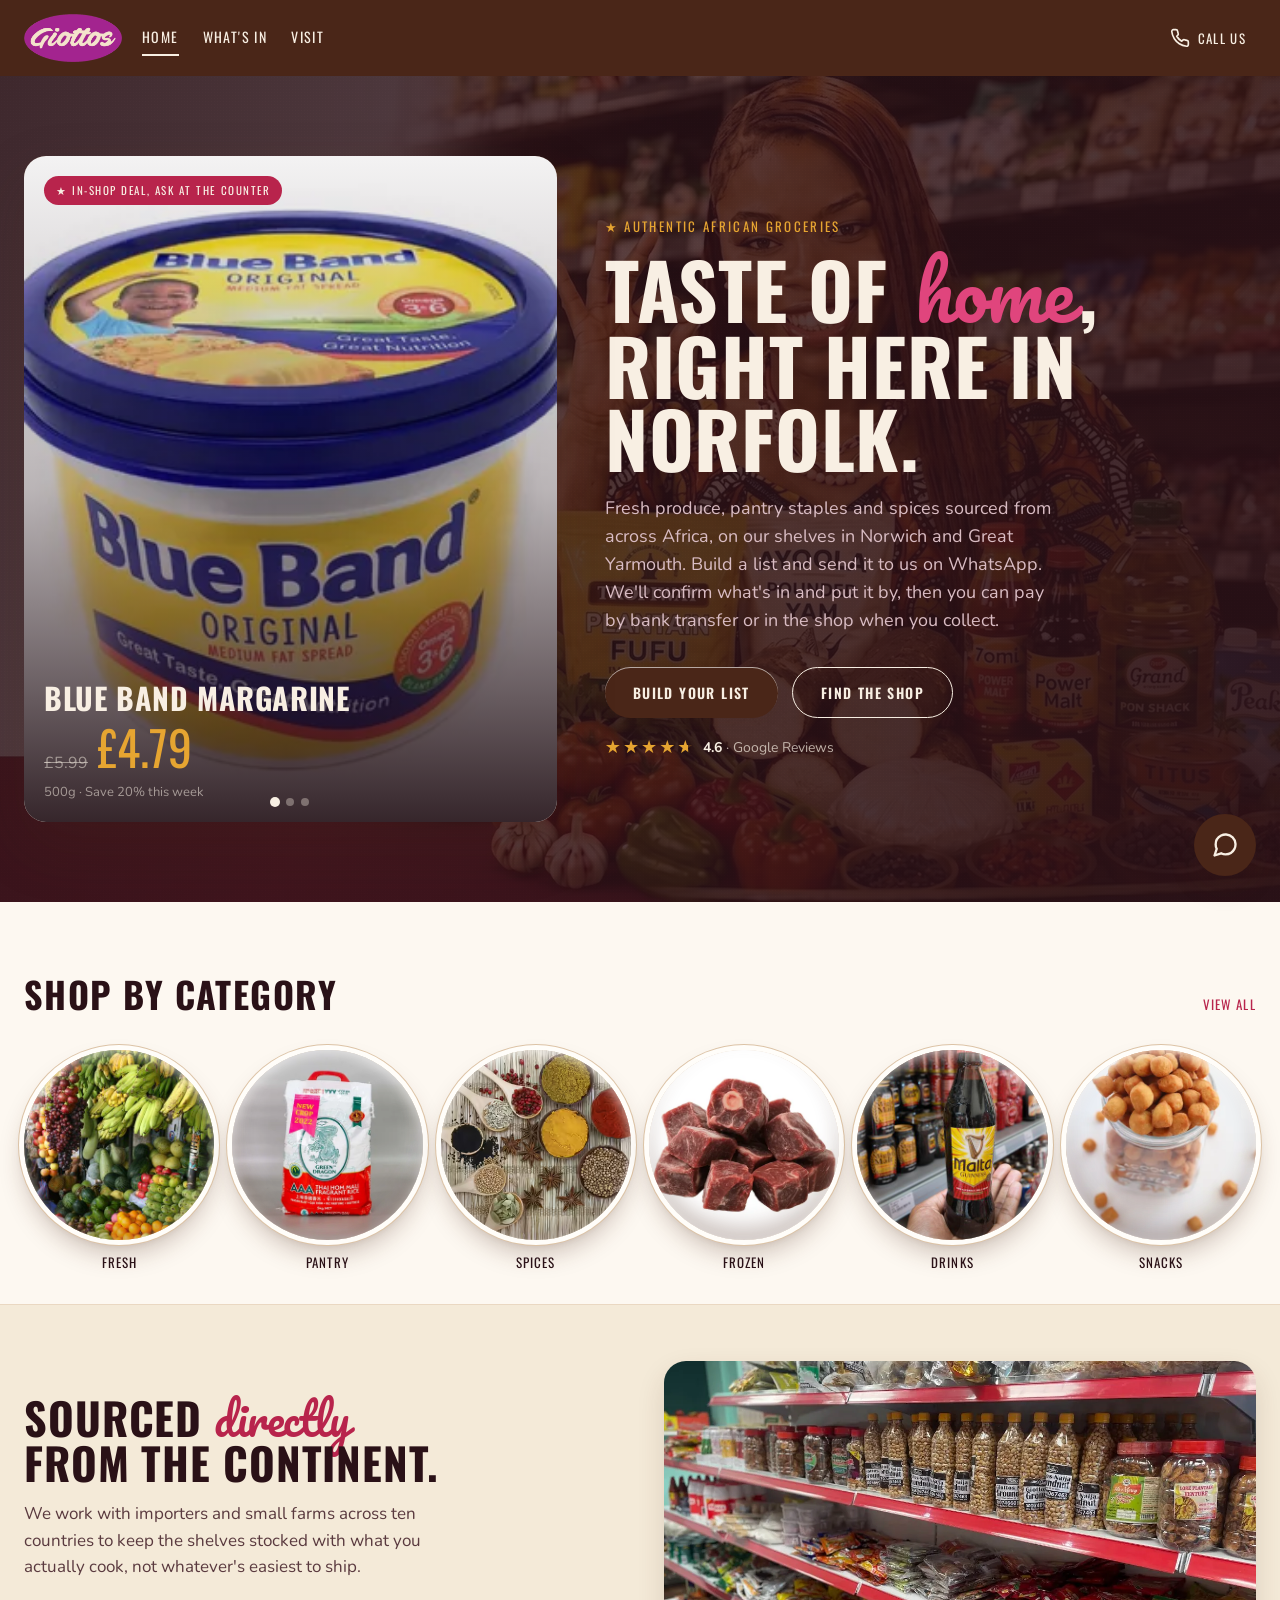
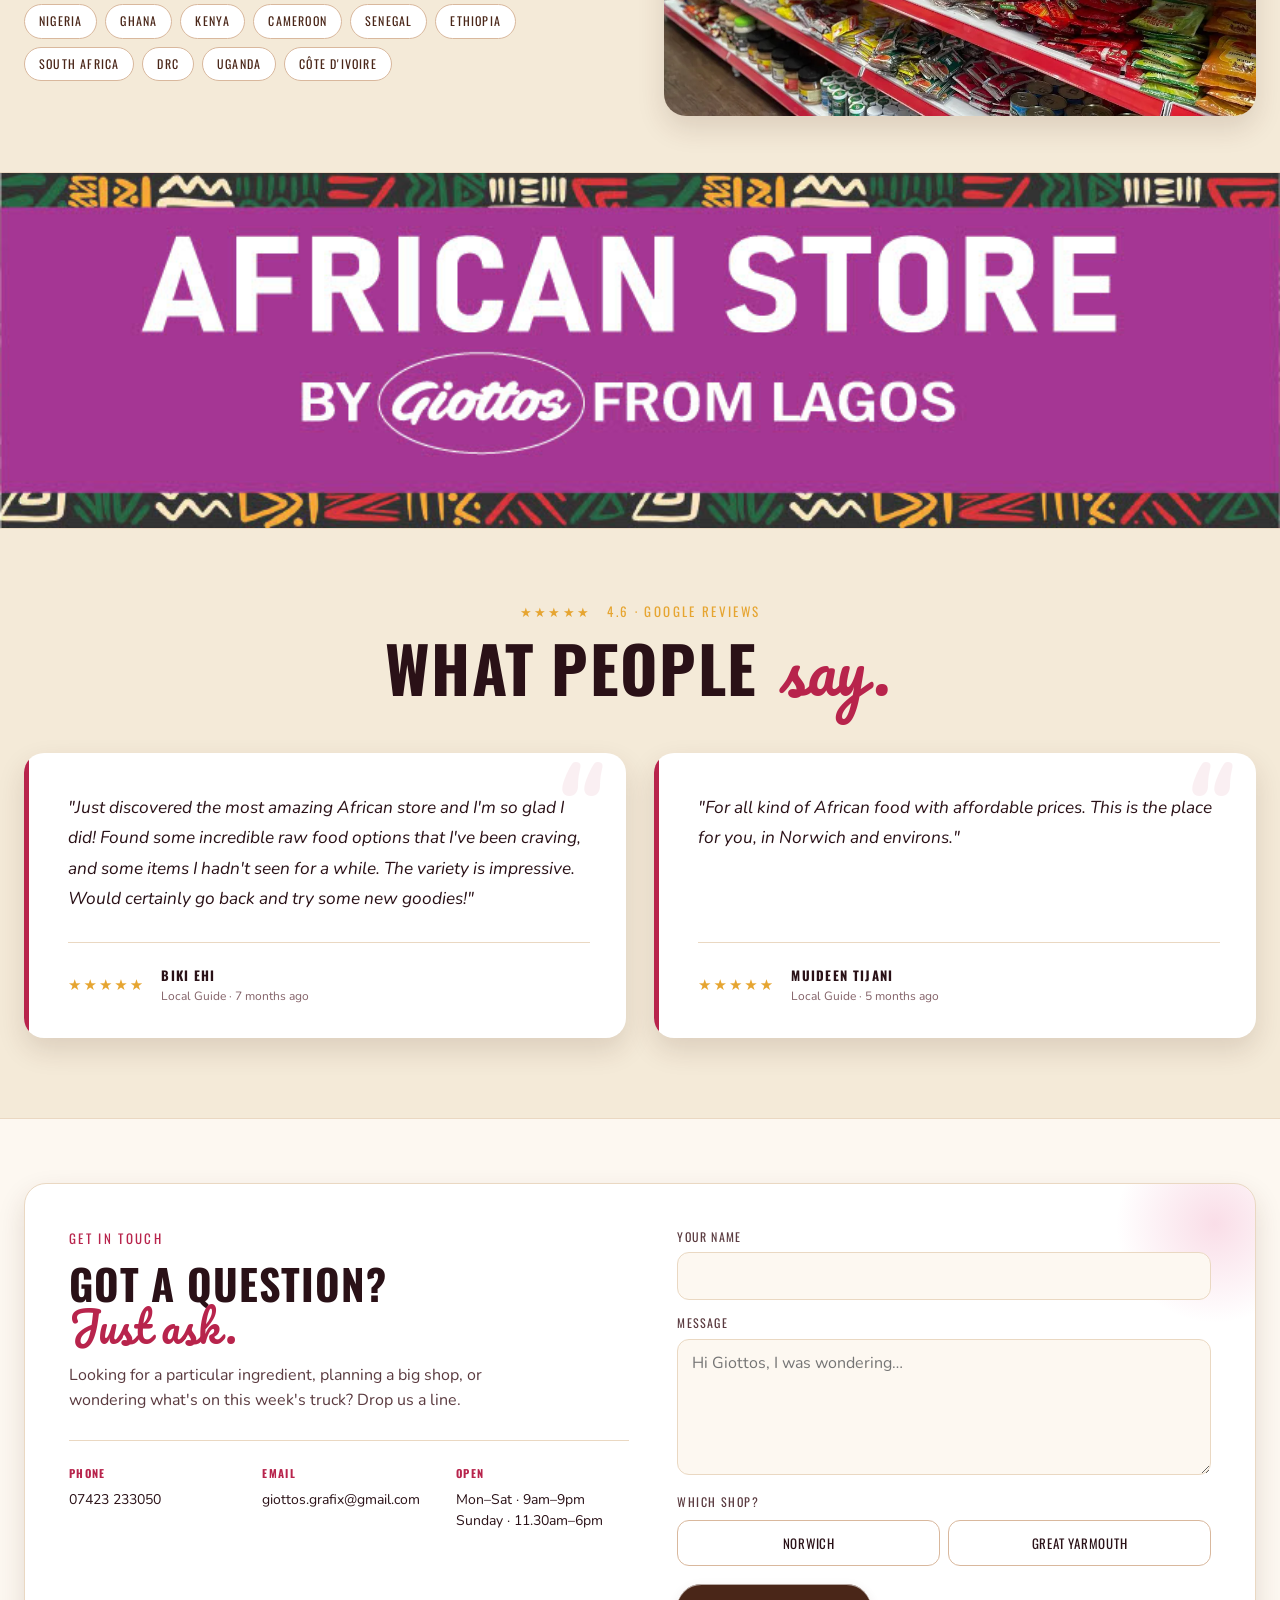
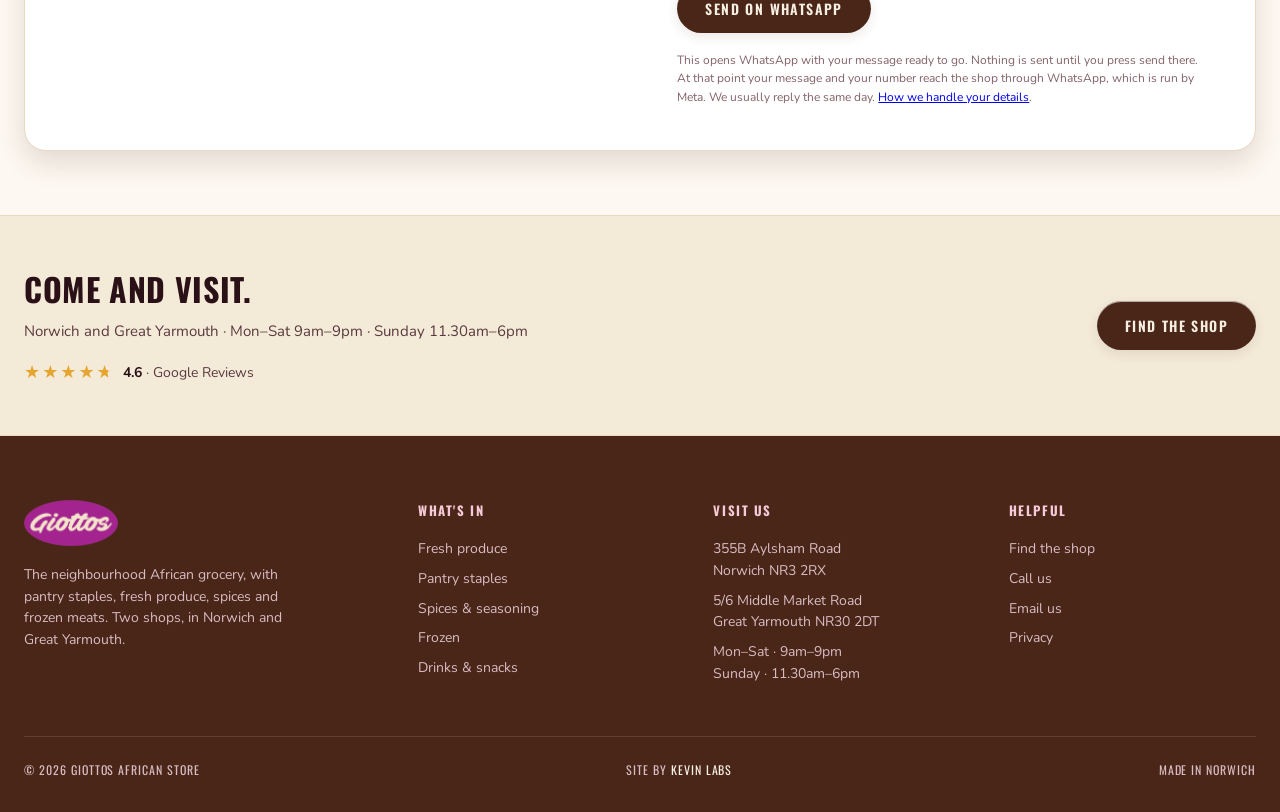
==== index.html @ fc729a6f "Lift the category tiles off the page They read as flat cut-outs printed on the cream. Now they sit l" ====
<!doctype html>
<html lang="en-GB">
  <head>
    <meta charset="utf-8" />
    <meta name="viewport" content="width=device-width, initial-scale=1" />
    <title>Giottos African Store, Norwich</title>
    <meta
      name="description"
      content="The neighbourhood African grocery. Pantry staples, fresh produce, spices and frozen meats from across the continent. Two shops, in Norwich and Great Yarmouth."
    />
    <meta name="theme-color" content="#4a2618" />
    <link rel="icon" href="assets/favicon-giottos.png" />
    <link
      rel="canonical"
      href="https://giottosafricanstore.com/"
    />

    <!-- Sharing card. Absolute URLs are required: scrapers do not resolve
         relative paths, and WhatsApp is how a shop link mostly gets passed on. -->
    <meta property="og:type" content="website" />
    <meta property="og:site_name" content="Giottos African Store" />
    <meta property="og:locale" content="en_GB" />
    <meta
      property="og:url"
      content="https://giottosafricanstore.com/"
    />
    <meta property="og:title" content="Giottos African Store, Norwich" />
    <meta
      property="og:description"
      content="The neighbourhood African grocery. Pantry staples, fresh produce, spices and frozen meats from across the continent. Two shops, in Norwich and Great Yarmouth."
    />
    <meta
      property="og:image"
      content="https://giottosafricanstore.com/assets/og-hero.jpg"
    />
    <meta property="og:image:width" content="1200" />
    <meta property="og:image:height" content="630" />
    <meta
      property="og:image:alt"
      content="African groceries on the counter at Giottos African Store, Norwich"
    />
    <meta name="twitter:card" content="summary_large_image" />

    <!-- Local business data for search results. The telephone is deliberately
         absent here and added by app.js at runtime, so the number still never
         appears in the served HTML. No aggregateRating: the 4.6 belongs to
         Google's own reviews, and marking up ratings you did not collect is
         against their structured data guidelines. -->
    <script type="application/ld+json" id="ldBusiness">
      {
        "@context": "https://schema.org",
        "@graph": [
          {
            "@type": "GroceryStore",
            "@id": "https://giottosafricanstore.com/#norwich",
            "name": "Giottos African Store, Norwich",
            "description": "African grocery in Norwich selling pantry staples, fresh produce, spices, drinks and snacks sourced from across the continent.",
            "url": "https://giottosafricanstore.com/",
            "image": "https://giottosafricanstore.com/assets/og-hero.jpg",
            "logo": "https://giottosafricanstore.com/assets/logo-giottos.png",
            "address": {
              "@type": "PostalAddress",
              "streetAddress": "355B Aylsham Road",
              "addressLocality": "Norwich",
              "addressRegion": "Norfolk",
              "postalCode": "NR3 2RX",
              "addressCountry": "GB"
            },
            "openingHoursSpecification": [
              {
                "@type": "OpeningHoursSpecification",
                "dayOfWeek": [
                  "Monday",
                  "Tuesday",
                  "Wednesday",
                  "Thursday",
                  "Friday",
                  "Saturday"
                ],
                "opens": "09:00",
                "closes": "21:00"
              },
              {
                "@type": "OpeningHoursSpecification",
                "dayOfWeek": "Sunday",
                "opens": "11:30",
                "closes": "18:00"
              }
            ],
            "priceRange": "££",
            "currenciesAccepted": "GBP",
            "areaServed": "Norwich"
          },
          {
            "@type": "GroceryStore",
            "@id": "https://giottosafricanstore.com/#great-yarmouth",
            "name": "Giottos African Store, Great Yarmouth",
            "description": "African grocery in Great Yarmouth selling pantry staples, fresh produce, spices, drinks and snacks sourced from across the continent.",
            "url": "https://giottosafricanstore.com/visit.html",
            "image": "https://giottosafricanstore.com/assets/og-hero.jpg",
            "logo": "https://giottosafricanstore.com/assets/logo-giottos.png",
            "address": {
              "@type": "PostalAddress",
              "streetAddress": "5/6 Middle Market Road",
              "addressLocality": "Great Yarmouth",
              "addressRegion": "Norfolk",
              "postalCode": "NR30 2DT",
              "addressCountry": "GB"
            },
            "openingHoursSpecification": [
              {
                "@type": "OpeningHoursSpecification",
                "dayOfWeek": [
                  "Monday",
                  "Tuesday",
                  "Wednesday",
                  "Thursday",
                  "Friday",
                  "Saturday"
                ],
                "opens": "09:00",
                "closes": "21:00"
              },
              {
                "@type": "OpeningHoursSpecification",
                "dayOfWeek": "Sunday",
                "opens": "11:30",
                "closes": "18:00"
              }
            ],
            "priceRange": "££",
            "currenciesAccepted": "GBP",
            "areaServed": "Great Yarmouth"
          }
        ]
      }
    </script>

    <!-- Fonts. Requested here rather than @import-ed from styles.css: an
         @import cannot even begin until the stylesheet has been fetched and
         parsed, which holds the text back through two round trips instead of
         one. -->
    <link rel="preconnect" href="https://fonts.googleapis.com" />
    <link rel="preconnect" href="https://fonts.gstatic.com" crossorigin />
    <link
      href="https://fonts.googleapis.com/css2?family=Kaushan+Script&amp;family=Pacifico&amp;family=Oswald:wght@500;600;700&amp;family=Nunito:wght@400;500;600;700;800&amp;family=DM+Mono:wght@400;500&amp;display=swap"
      rel="stylesheet"
    />
    <link rel="stylesheet" href="styles.css?v=16" />
  </head>
  <body>
    <!-- ============ Header ============ -->
    <header class="gh-header">
      <div class="gh-headerInner">
        <a
          href="index.html"
          class="gh-logoPill"
          aria-label="Giottos African Store, home"
        >
          <img
            src="assets/logo-giottos.png"
            alt="Giottos African Store"
            class="gh-logoImg"
            width="762"
            height="373"
          />
        </a>
        <nav class="gh-nav" aria-label="Primary">
          <a href="index.html" class="gh-navLink is-active">Home</a>
          <a href="shop.html" class="gh-navLink">What's in</a>
          <a href="visit.html" class="gh-navLink">Visit</a>
        </nav>
        <a
          class="gh-iconBtn"
          data-tel
          title="Call us"
          aria-label="Call us"
        >
          <svg
            width="20"
            height="20"
            viewBox="0 0 24 24"
            fill="none"
            stroke="currentColor"
            stroke-width="2"
            stroke-linecap="round"
            stroke-linejoin="round"
            aria-hidden="true"
          >
            <path
              d="M22 16.92v3a2 2 0 0 1-2.18 2 19.79 19.79 0 0 1-8.63-3.07 19.5 19.5 0 0 1-6-6 19.79 19.79 0 0 1-3.07-8.67A2 2 0 0 1 4.11 2h3a2 2 0 0 1 2 1.72 12.84 12.84 0 0 0 .7 2.81 2 2 0 0 1-.45 2.11L8.09 9.91a16 16 0 0 0 6 6l1.27-1.27a2 2 0 0 1 2.11-.45 12.84 12.84 0 0 0 2.81.7A2 2 0 0 1 22 16.92z"
            />
          </svg>
          <span>Call us</span>
        </a>
        <button
          class="gh-burger"
          id="burger"
          type="button"
          aria-label="Open menu"
          aria-expanded="false"
          aria-controls="mobileMenu"
        >
          <svg
            class="gh-burgerOpen"
            viewBox="0 0 24 24"
            fill="none"
            stroke="currentColor"
            stroke-width="2"
            stroke-linecap="round"
            aria-hidden="true"
          >
            <line x1="3" y1="6" x2="21" y2="6" />
            <line x1="3" y1="12" x2="21" y2="12" />
            <line x1="3" y1="18" x2="21" y2="18" />
          </svg>
          <svg
            class="gh-burgerClose"
            viewBox="0 0 24 24"
            fill="none"
            stroke="currentColor"
            stroke-width="2"
            stroke-linecap="round"
            aria-hidden="true"
          >
            <line x1="18" y1="6" x2="6" y2="18" />
            <line x1="6" y1="6" x2="18" y2="18" />
          </svg>
        </button>
      </div>
    </header>

    <!-- ============ Mobile menu ============ -->
    <div class="gh-mobileMenu" id="mobileMenu">
      <div class="gh-mobileMenuInner">
        <a href="index.html" class="gh-mobileMenuLink is-active">Home</a>
        <a href="shop.html" class="gh-mobileMenuLink">What's in</a>
        <a href="visit.html" class="gh-mobileMenuLink">Visit</a>
        <a class="gh-mobileMenuCall" data-tel aria-label="Call us">
          <svg
            viewBox="0 0 24 24"
            fill="none"
            stroke="currentColor"
            stroke-width="2"
            stroke-linecap="round"
            stroke-linejoin="round"
            aria-hidden="true"
          >
            <path
              d="M22 16.92v3a2 2 0 0 1-2.18 2 19.79 19.79 0 0 1-8.63-3.07 19.5 19.5 0 0 1-6-6 19.79 19.79 0 0 1-3.07-8.67A2 2 0 0 1 4.11 2h3a2 2 0 0 1 2 1.72 12.84 12.84 0 0 0 .7 2.81 2 2 0 0 1-.45 2.11L8.09 9.91a16 16 0 0 0 6 6l1.27-1.27a2 2 0 0 1 2.11-.45 12.84 12.84 0 0 0 2.81.7A2 2 0 0 1 22 16.92z"
            />
          </svg>
          <span>Call us</span>
        </a>
      </div>
    </div>

    <!-- ============ Hero ============ -->
    <section class="gh-hero">
      <div class="gh-heroBg"></div>
      <div class="gh-heroInner">
        <div class="gh-heroText">
          <div class="gh-heroKicker">★ Authentic African groceries</div>
          <h1 class="gh-heroTitle">
            Taste of <em>home</em>, <br />right here in Norfolk.
          </h1>
          <p class="gh-heroSub">
            Fresh produce, pantry staples and spices sourced from across Africa,
            on our shelves in Norwich and Great Yarmouth. Build a list and send
            it to us on WhatsApp. We'll confirm what's in and put it by, then
            you can pay by bank transfer or in the shop when you collect.
          </p>
          <div class="gh-heroCtas">
            <a class="gh-btn gh-btnPrimary" href="shop.html"
              >Build your list</a
            >
            <a class="gh-btn gh-btnSecondary" href="visit.html"
              >Find the shop</a
            >
          </div>
          <div
            class="gh-stars"
            aria-label="Rated 4.6 out of 5 on Google Reviews"
          >
            <span class="gh-starsIcons" aria-hidden="true">★★★★★</span>
            <span class="gh-starsLabel"
              ><strong>4.6</strong> · Google Reviews</span
            >
          </div>
        </div>
        <div
          class="gh-dealSlider"
          id="dealSlider"
          aria-label="In-shop deals"
        >
          <div
            class="gh-dealDots"
            id="dealDots"
            aria-label="Deals navigation"
          ></div>
        </div>
      </div>
    </section>

    <!-- ============ Category strip ============ -->
    <section class="gh-catSection">
      <div class="gh-sectionHead">
        <h2 class="gh-sectionTitle">Shop by category</h2>
        <a href="shop.html" class="gh-sectionLink">View all</a>
      </div>
      <div class="gh-catGrid" id="catGrid"></div>
    </section>

    <!-- ============ Origin banner ============ -->
    <section class="gh-origin">
      <div class="gh-originInner">
        <div>
          <h2 class="gh-originTitle">
            Sourced <em>directly</em><br />from the continent.
          </h2>
          <p class="gh-originSub">
            We work with importers and small farms across ten countries to keep
            the shelves stocked with what you actually cook, not whatever's
            easiest to ship.
          </p>
          <div class="gh-countryList" id="countryList"></div>
        </div>
        <div
          class="gh-originImage"
          role="img"
          aria-label="Inside Giottos African Store, shelves of pantry staples and snacks"
        ></div>
      </div>
    </section>

    <!-- ============ Shopfront banner (option A: full-bleed band) ============ -->
    <section class="gh-bannerBand">
      <div class="gh-bannerBandInner">
        <img
          src="assets/banner-african-store.png"
          alt="African Store by Giottos, from Lagos"
          class="gh-bannerImg"
          width="845"
          height="234"
          loading="lazy"
        />
      </div>
    </section>

    <!-- ============ Reviews ============ -->
    <section class="gh-reviews">
      <div class="gh-reviewsInner">
        <div class="gh-reviewsHeader">
          <div class="gh-reviewsKicker">
            <span aria-hidden="true">★★★★★</span> &nbsp; 4.6 · Google Reviews
          </div>
          <h2 class="gh-reviewsTitle">What people <em>say.</em></h2>
        </div>
        <div class="gh-reviewsGrid">
          <article class="gh-reviewCard">
            <blockquote class="gh-reviewBody">
              "Just discovered the most amazing African store and I'm so glad I
              did! Found some incredible raw food options that I've been
              craving, and some items I hadn't seen for a while. The variety is
              impressive. Would certainly go back and try some new goodies!"
            </blockquote>
            <footer class="gh-reviewMeta">
              <div class="gh-reviewStars" aria-label="5 stars">★★★★★</div>
              <div>
                <strong>Biki Ehi</strong>
                <span>Local Guide · 7 months ago</span>
              </div>
            </footer>
          </article>

          <article class="gh-reviewCard">
            <blockquote class="gh-reviewBody">
              "For all kind of African food with affordable prices. This is the
              place for you, in Norwich and environs."
            </blockquote>
            <footer class="gh-reviewMeta">
              <div class="gh-reviewStars" aria-label="5 stars">★★★★★</div>
              <div>
                <strong>Muideen Tijani</strong>
                <span>Local Guide · 5 months ago</span>
              </div>
            </footer>
          </article>
        </div>
      </div>
    </section>

    <!-- ============ Contact card ============ -->
    <section class="gh-contact" id="contact">
      <div class="gh-contactInner">
        <div class="gh-contactCard">
          <div class="gh-contactLeft">
            <div class="gh-contactKicker">Get in touch</div>
            <h2 class="gh-contactTitle">
              Got a question?<br /><em>Just ask.</em>
            </h2>
            <p class="gh-contactSub">
              Looking for a particular ingredient, planning a big shop, or
              wondering what's on this week's truck? Drop us a line.
            </p>
            <div class="gh-contactMeta">
              <div>
                <h4>Phone</h4>
                <p><a data-tel data-phone>the shop number</a></p>
              </div>
              <div>
                <h4>Email</h4>
                <p>
                  <a data-mail data-email>our email address</a>
                </p>
              </div>
              <div>
                <h4>Open</h4>
                <p>Mon–Sat · 9am–9pm<br />Sunday · 11.30am–6pm</p>
              </div>
            </div>
          </div>
          <form class="gh-contactForm" id="contactForm" novalidate>
            <label class="gh-fieldLabel">
              <span>Your name</span>
              <input
                type="text"
                name="name"
                id="cfName"
                required
                maxlength="80"
                autocomplete="name"
              />
            </label>
            <label class="gh-fieldLabel">
              <span>Message</span>
              <textarea
                name="message"
                id="cfMessage"
                rows="5"
                required
                maxlength="1200"
                placeholder="Hi Giottos, I was wondering…"
              ></textarea>
            </label>
            <div id="cfStore"></div>
            <button type="submit" class="gh-btn gh-btnPrimary">
              Send on WhatsApp
            </button>
            <p class="gh-formNote">
              This opens WhatsApp with your message ready to go. Nothing is
              sent until you press send there. At that point your message and
              your number reach the shop through WhatsApp, which is run by Meta.
              We usually reply the same day.
              <a href="privacy.html">How we handle your details</a>.
            </p>
            <p class="gh-formNote" id="cfFallback" hidden></p>
          </form>
        </div>
      </div>
    </section>

    <!-- ============ Visit teaser ============ -->
    <section class="gh-visitTeaser">
      <div class="gh-visitTeaserInner">
        <div>
          <h2 class="gh-visitTeaserTitle">Come and visit.</h2>
          <p class="gh-visitTeaserSub">
            Norwich and Great Yarmouth · Mon–Sat 9am–9pm · Sunday 11.30am–6pm
          </p>
          <div
            class="gh-stars"
            aria-label="Rated 4.6 out of 5 on Google Reviews"
          >
            <span class="gh-starsIcons" aria-hidden="true">★★★★★</span>
            <span class="gh-starsLabel"
              ><strong>4.6</strong> · Google Reviews</span
            >
          </div>
        </div>
        <a href="visit.html" class="gh-btn gh-btnPrimary">Find the shop</a>
      </div>
    </section>

    <!-- ============ Footer ============ -->
    <footer class="gh-footer">
      <div class="gh-footerInner">
        <div class="gh-footerCols">
          <div class="gh-footerCol">
            <div class="gh-footerWordmark">
              <img
                src="assets/logo-giottos.png"
                alt="Giottos African Store"
                class="gh-footerLogoImg"
                width="762"
                height="373"
              />
            </div>
            <p class="gh-footerBlurb">
              The neighbourhood African grocery, with pantry staples, fresh
              produce, spices and frozen meats. Two shops, in Norwich and Great
              Yarmouth.
            </p>
          </div>
          <div class="gh-footerCol">
            <h4>What's in</h4>
            <a href="shop.html?cat=Fresh">Fresh produce</a>
            <a href="shop.html?cat=Pantry">Pantry staples</a>
            <a href="shop.html?cat=Spices">Spices &amp; seasoning</a>
            <a href="shop.html?cat=Frozen">Frozen</a>
            <a href="shop.html?cat=Drinks">Drinks &amp; snacks</a>
          </div>
          <div class="gh-footerCol">
            <h4>Visit us</h4>
            <p>355B Aylsham Road<br />Norwich NR3 2RX</p>
            <p>5/6 Middle Market Road<br />Great Yarmouth NR30 2DT</p>
            <p>Mon–Sat · 9am–9pm<br />Sunday · 11.30am–6pm</p>
          </div>
          <div class="gh-footerCol">
            <h4>Helpful</h4>
            <a href="visit.html">Find the shop</a>
            <a data-tel>Call us</a>
            <a data-mail>Email us</a>
            <a href="privacy.html">Privacy</a>
          </div>
        </div>
        <div class="gh-footerBase">
          <span>© <span id="year"></span> Giottos African Store</span>
          <span class="gh-credit"
            >Site by
            <a href="https://kevwebdesign.com" target="_blank" rel="noopener"
              >Kevin Labs</a
            ></span
          >
          <span>Made in Norwich</span>
        </div>
      </div>
    </footer>

    <!-- ============ Floating contact button ============ -->
    <div class="gh-fab" id="fab">
      <div class="gh-fabActions">
        <a
          class="gh-fabAction gh-fabAction--wa"
          data-wa
          target="_blank"
          rel="noopener"
          aria-label="Message us on WhatsApp"
        >
          <span class="gh-fabLabel">WhatsApp</span>
          <span class="gh-fabIcon"
            ><svg viewBox="0 0 24 24" fill="currentColor" aria-hidden="true">
              <path
                d="M17.47 14.38c-.3-.15-1.76-.87-2.03-.97-.27-.1-.47-.15-.67.15-.2.3-.77.97-.94 1.16-.17.2-.35.22-.64.08-.3-.15-1.26-.47-2.39-1.48-.88-.79-1.48-1.76-1.65-2.06-.17-.3-.02-.46.13-.6.13-.14.3-.35.45-.52.15-.18.2-.3.3-.5.1-.2.05-.37-.02-.52-.08-.15-.67-1.61-.92-2.21-.24-.58-.49-.5-.67-.51l-.57-.01c-.2 0-.52.07-.79.37-.27.3-1.04 1.02-1.04 2.48 0 1.46 1.07 2.88 1.21 3.07.15.2 2.1 3.2 5.08 4.49.71.3 1.26.49 1.69.62.71.23 1.36.2 1.87.12.57-.09 1.76-.72 2.01-1.41.25-.7.25-1.29.17-1.41-.07-.12-.27-.2-.57-.35M12.05 21.78h-.01a9.87 9.87 0 0 1-5.03-1.38l-.36-.21-3.74.98 1-3.65-.24-.37a9.86 9.86 0 0 1-1.51-5.26c0-5.45 4.44-9.88 9.89-9.88 2.64 0 5.12 1.03 6.99 2.9a9.83 9.83 0 0 1 2.89 6.99c0 5.45-4.43 9.88-9.88 9.88m8.41-18.3A11.81 11.81 0 0 0 12.05.18C5.5.18.16 5.51.16 12.07c0 2.1.55 4.14 1.59 5.95L.06 24l6.3-1.65a11.88 11.88 0 0 0 5.69 1.45h.01c6.55 0 11.89-5.34 11.89-11.89 0-3.18-1.24-6.17-3.49-8.42"
              /></svg
          ></span>
        </a>
        <a
          class="gh-fabAction gh-fabAction--call"
          data-tel
          aria-label="Call us"
        >
          <span class="gh-fabLabel">Call us</span>
          <span class="gh-fabIcon"
            ><svg
              viewBox="0 0 24 24"
              fill="none"
              stroke="currentColor"
              stroke-width="2"
              stroke-linecap="round"
              stroke-linejoin="round"
              aria-hidden="true"
            >
              <path
                d="M22 16.92v3a2 2 0 0 1-2.18 2 19.79 19.79 0 0 1-8.63-3.07 19.5 19.5 0 0 1-6-6 19.79 19.79 0 0 1-3.07-8.67A2 2 0 0 1 4.11 2h3a2 2 0 0 1 2 1.72 12.84 12.84 0 0 0 .7 2.81 2 2 0 0 1-.45 2.11L8.09 9.91a16 16 0 0 0 6 6l1.27-1.27a2 2 0 0 1 2.11-.45 12.84 12.84 0 0 0 2.81.7A2 2 0 0 1 22 16.92z"
              /></svg
          ></span>
        </a>
      </div>
      <button
        class="gh-fabToggle"
        id="fabToggle"
        type="button"
        aria-expanded="false"
        aria-label="Contact us"
      >
        <svg
          class="gh-fabToggleChat"
          viewBox="0 0 24 24"
          fill="none"
          stroke="currentColor"
          stroke-width="2"
          stroke-linecap="round"
          stroke-linejoin="round"
          aria-hidden="true"
        >
          <path
            d="M21 11.5a8.38 8.38 0 0 1-.9 3.8 8.5 8.5 0 0 1-7.6 4.7 8.38 8.38 0 0 1-3.8-.9L3 21l1.9-5.7a8.38 8.38 0 0 1-.9-3.8 8.5 8.5 0 0 1 4.7-7.6 8.38 8.38 0 0 1 3.8-.9h.5a8.48 8.48 0 0 1 8 8z"
          />
        </svg>
        <svg
          class="gh-fabToggleClose"
          viewBox="0 0 24 24"
          fill="none"
          stroke="currentColor"
          stroke-width="2"
          stroke-linecap="round"
          stroke-linejoin="round"
          aria-hidden="true"
        >
          <line x1="18" y1="6" x2="6" y2="18" />
          <line x1="6" y1="6" x2="18" y2="18" />
        </svg>
      </button>
    </div>

    <script src="products.js?v=qzn536"></script>
    <script src="app.js?v=14"></script>
  </body>
</html>
---- styles.css ----
/* ============================================================
   Giottos African Store: combined stylesheet
   Tokens + components + responsive
   ============================================================ */

/* The Google Fonts request lives in each page's <head>, not here: an @import
   cannot start until this file has been fetched and parsed, which delays the
   text twice over. */

:root {
  /* Brand */
  --brand-raspberry: #b8244c;
  --brand-raspberry-dk: #8a1a39;
  --brand-pink: #e0457d;
  --brand-pink-soft: #f6c9d8;
  --brand-cream: #f8efe3;

  /* Pantry accents */
  --acc-mustard: #e6a531;
  --acc-mustard-dk: #b87c1b;
  --acc-terracotta: #c45a2c;
  --acc-sage: #6e8b4a;
  --acc-cocoa: #4a2618;
  --acc-charcoal: #1f1a18;

  /* Neutrals */
  --bg: #fdf8f1;
  --bg-elev: #ffffff;
  --bg-tint: #f4ead8;
  --bg-deep: #2a1117;

  --fg-1: #2a1117;
  --fg-2: #5a3a3f;
  --fg-3: #836268;
  --fg-on-dark: #f8efe3;
  --fg-on-dark-muted: #d9bcc3;

  --border-1: #ead8c2;
  --border-2: #d9b89d;

  /* Type families */
  --ff-script: "Pacifico", "Lobster", cursive;
  --ff-display: "Oswald", "Bebas Neue", Impact, sans-serif;
  --ff-body: "Nunito", "Avenir Next", system-ui, sans-serif;
  --ff-mono: "DM Mono", "JetBrains Mono", ui-monospace, monospace;

  /* Shadows */
  --sh-1: 0 1px 2px rgba(74, 38, 24, 0.08);
  --sh-2: 0 4px 12px rgba(74, 38, 24, 0.1);
  --sh-3: 0 12px 28px rgba(74, 38, 24, 0.14);
  --sh-4: 0 24px 60px rgba(74, 38, 24, 0.2);
  --sh-inset: inset 0 1px 0 rgba(255, 255, 255, 0.6);
}

*,
*::before,
*::after {
  box-sizing: border-box;
}
html,
body {
  margin: 0;
  padding: 0;
}
body {
  background: var(--bg);
  color: var(--fg-1);
  font-family: var(--ff-body);
  font-size: 16px;
  line-height: 1.55;
  -webkit-font-smoothing: antialiased;
  text-rendering: optimizeLegibility;
}

/* Focus ring */
:focus-visible {
  outline: 2px solid var(--brand-pink);
  outline-offset: 2px;
  border-radius: 4px;
}

/* ============ Shopfront banner ============ */
/* Full-bleed band on the homepage. The band carries the artwork's own purple
   so the strip runs to the viewport edge on wide screens. */
.gh-bannerBand {
  background: #a53694;
  overflow: hidden;
}
.gh-bannerBandInner {
  line-height: 0;
}
.gh-bannerImg {
  display: block;
  width: 100%;
  height: auto;
}
/* On very wide screens the artwork would tower; crop the patterned edges
   rather than let the band swallow the page. */
@media (min-width: 1600px) {
  .gh-bannerBand .gh-bannerImg {
    height: 24vw;
    max-height: 420px;
    object-fit: cover;
    object-position: center;
  }
}

/* ============ Header ============ */
.gh-header {
  background: var(--acc-cocoa);
  color: var(--brand-cream);
  position: sticky;
  top: 0;
  z-index: 56;
}
.gh-headerInner {
  max-width: 1280px;
  margin: 0 auto;
  padding: 14px 24px;
  display: flex;
  align-items: center;
  gap: 20px;
  flex-wrap: wrap;
}
.gh-logoPill {
  display: inline-flex;
  align-items: center;
  text-decoration: none;
  line-height: 0;
  flex-shrink: 0;
}
.gh-logoImg {
  display: block;
  height: 48px;
  width: auto;
}
.gh-nav {
  flex: 1;
  display: flex;
  gap: 24px;
  align-items: center;
  min-width: 0;
}
.gh-navLink {
  font-family: var(--ff-display);
  font-size: 14px;
  text-transform: uppercase;
  letter-spacing: 0.1em;
  color: var(--brand-cream);
  text-decoration: none;
  padding: 6px 0;
  border-bottom: 2px solid transparent;
  transition:
    border-color 160ms,
    opacity 160ms;
}
.gh-navLink:hover {
  opacity: 0.85;
}
.gh-navLink.is-active {
  border-bottom-color: var(--brand-cream);
}

/* ============ Burger + mobile menu ============ */
.gh-burger {
  display: none;
  background: transparent;
  border: none;
  color: var(--brand-cream);
  cursor: pointer;
  padding: 10px;
  margin-left: auto;
  z-index: 61;
}
.gh-burger svg {
  width: 26px;
  height: 26px;
  display: block;
}
.gh-burger .gh-burgerClose {
  display: none;
}
.gh-burger.is-open .gh-burgerOpen {
  display: none;
}
.gh-burger.is-open .gh-burgerClose {
  display: block;
}
.gh-mobileMenu {
  position: fixed;
  left: 0;
  right: 0;
  top: 0;
  z-index: 55;
  background: rgba(184, 36, 76, 0.3);
  -webkit-backdrop-filter: blur(14px);
  backdrop-filter: blur(14px);
  border-bottom: 1px solid rgba(255, 239, 227, 0.18);
  opacity: 0;
  visibility: hidden;
  transform: translateY(-8px);
  pointer-events: none;
  min-height: 100vh;
  min-height: 100dvh;
  transition:
    opacity 200ms ease,
    transform 200ms ease,
    visibility 200ms;
}
.gh-mobileMenu.is-open {
  opacity: 1;
  visibility: visible;
  transform: translateY(0);
  pointer-events: auto;
}
@media (min-width: 769px) {
  .gh-mobileMenu {
    display: none;
  }
}
.gh-mobileMenuInner {
  max-width: 1280px;
  margin: 0 auto;
  /* Set from JS to the header bar's real height; the fallback covers the
     unstyled first paint. */
  padding: var(--gh-menuTop, 96px) 24px 28px;
  display: flex;
  flex-direction: column;
  gap: 4px;
}

/* The header (z-index 56) and the floating buttons (58, 60) all paint above the
   menu (55). The buttons are position:fixed so hiding them costs no layout, but
   the category strip is in flow: collapsing it resized the sticky header, which
   fired a scroll event, which the close-on-scroll handler read as the reader
   scrolling away, so the menu shut the instant it opened on any scrolled page.
   The strip therefore stays put, and the menu starts below the whole header
   instead. */
body.gh-menuOpen .gh-fab {
  opacity: 0;
  visibility: hidden;
  pointer-events: none;
}
body.gh-menuOpen .gh-listFab {
  opacity: 0;
  visibility: hidden;
  pointer-events: none;
}
.gh-mobileMenuLink {
  font-family: var(--ff-display);
  font-size: 20px;
  text-transform: uppercase;
  letter-spacing: 0.08em;
  color: var(--brand-cream);
  text-decoration: none;
  padding: 14px 4px;
  border-bottom: 1px solid rgba(255, 239, 227, 0.16);
}
.gh-mobileMenuLink.is-active {
  color: var(--acc-mustard);
}
.gh-mobileMenuCall {
  margin-top: 16px;
  display: inline-flex;
  align-items: center;
  gap: 10px;
  font-family: var(--ff-display);
  font-size: 14px;
  text-transform: uppercase;
  letter-spacing: 0.1em;
  color: var(--brand-cream);
  text-decoration: none;
  background: rgba(255, 239, 227, 0.14);
  padding: 12px 18px;
  border-radius: 9999px;
  align-self: flex-start;
}
.gh-mobileMenuCall svg {
  width: 18px;
  height: 18px;
}

.gh-search {
  width: 100%;
  max-width: 560px;
  background: rgba(255, 239, 227, 0.12);
  border: 1px solid rgba(255, 239, 227, 0.22);
  border-radius: 9999px;
  padding: 12px 20px;
  display: flex;
  align-items: center;
  gap: 12px;
  color: var(--brand-cream);
  transition:
    border-color 160ms,
    background 160ms;
}
.gh-search:focus-within {
  background: rgba(255, 239, 227, 0.2);
  border-color: rgba(255, 239, 227, 0.5);
}
.gh-search input {
  flex: 1;
  min-width: 0;
  background: transparent;
  border: none;
  outline: none;
  color: var(--brand-cream);
  font-family: var(--ff-body);
  font-size: 16px;
}
.gh-search input::placeholder {
  color: rgba(248, 239, 227, 0.6);
}
.gh-searchLight {
  background: var(--bg-elev);
  border: 1px solid var(--border-2);
  color: var(--fg-1);
  box-shadow: var(--sh-1);
  margin: 24px auto 0;
}
.gh-searchLight:focus-within {
  background: var(--bg-elev);
  border-color: var(--brand-raspberry);
}
.gh-searchLight input {
  color: var(--fg-1);
}
.gh-searchLight input::placeholder {
  color: var(--fg-3);
}
.gh-iconBtn {
  background: transparent;
  border: none;
  color: var(--brand-cream);
  cursor: pointer;
  display: inline-flex;
  align-items: center;
  gap: 8px;
  font-family: var(--ff-display);
  font-size: 13px;
  text-transform: uppercase;
  letter-spacing: 0.1em;
  padding: 8px 10px;
  border-radius: 8px;
  transition: background 160ms;
}
.gh-iconBtn {
  text-decoration: none;
}
.gh-iconBtn:hover {
  background: rgba(255, 239, 227, 0.1);
}
.gh-catBar {
  background: var(--bg-tint);
  border-bottom: 1px solid var(--border-1);
}
.gh-catBarInner {
  max-width: 1280px;
  margin: 0 auto;
  padding: 12px 24px;
  display: flex;
  gap: 28px;
  overflow-x: auto;
  scrollbar-width: none;
}
.gh-catBarInner::-webkit-scrollbar {
  display: none;
}
.gh-catLink {
  font-family: var(--ff-display);
  font-size: 14px;
  text-transform: uppercase;
  letter-spacing: 0.1em;
  color: var(--acc-cocoa);
  text-decoration: none;
  /* 44px minimum tap target; the visual weight is unchanged, the padding
     simply gives a thumb somewhere to land. */
  display: inline-flex;
  align-items: center;
  min-height: 44px;
  padding: 4px 0;
  white-space: nowrap;
  border: none;
  border-bottom: 2px solid transparent;
  cursor: pointer;
  background: transparent;
  transition:
    color 160ms,
    border-color 160ms;
}
.gh-catLink:hover {
  color: var(--brand-raspberry);
}
.gh-catLink.is-active {
  color: var(--brand-raspberry);
  border-bottom-color: var(--brand-raspberry);
}
.gh-catCount {
  display: inline-block;
  margin-left: 7px;
  min-width: 20px;
  padding: 1px 6px;
  border-radius: 9999px;
  background: rgba(74, 38, 24, 0.1);
  color: var(--acc-cocoa);
  font-size: 11px;
  font-weight: 600;
  letter-spacing: 0.04em;
  line-height: 1.5;
  vertical-align: 1px;
}
.gh-catLink.is-active .gh-catCount {
  background: var(--brand-raspberry);
  color: var(--brand-cream);
}
/* Nothing in stock under this heading this week. */
.gh-catLink.is-empty {
  opacity: 0.42;
}
.gh-catLink.is-empty:hover {
  opacity: 0.7;
  color: var(--acc-cocoa);
}

/* Clear button inside the search field */
.gh-searchClear {
  flex-shrink: 0;
  width: 26px;
  height: 26px;
  display: inline-flex;
  align-items: center;
  justify-content: center;
  padding: 0;
  border: none;
  border-radius: 50%;
  background: rgba(74, 38, 24, 0.09);
  color: var(--fg-2);
  cursor: pointer;
  transition:
    background 160ms,
    color 160ms;
}
.gh-searchClear:hover {
  background: var(--brand-raspberry);
  color: var(--brand-cream);
}
.gh-searchClear[hidden] {
  display: none;
}
.gh-searchHint {
  flex-shrink: 0;
  font-family: var(--ff-mono);
  font-size: 11px;
  color: var(--fg-3);
  border: 1px solid var(--border-1);
  border-radius: 5px;
  padding: 1px 6px;
  line-height: 1.6;
}

/* ============ Hero ============ */
.gh-hero {
  position: relative;
  background: var(--bg-deep);
  color: var(--brand-cream);
  overflow: hidden;
}
.gh-heroBg {
  position: absolute;
  inset: 0;
  background-image:
    linear-gradient(
      120deg,
      rgba(42, 17, 23, 0.9) 0%,
      rgba(42, 17, 23, 0.78) 42%,
      rgba(42, 17, 23, 0.93) 100%
    ),
    url("assets/hero-banner.webp");
  background-size: cover;
  background-position: 78% 15%;
}
.gh-heroBg::after {
  content: "";
  position: absolute;
  inset: 0;
  background-image: radial-gradient(
    rgba(255, 239, 227, 0.06) 1px,
    transparent 1px
  );
  background-size: 3px 3px;
  mix-blend-mode: overlay;
  opacity: 0.6;
}
.gh-heroInner {
  position: relative;
  max-width: 1280px;
  margin: 0 auto;
  padding: 80px 24px;
  display: grid;
  grid-template-columns: 0.9fr 1.1fr;
  gap: 48px;
  align-items: center;
  z-index: 2;
}
.gh-heroText {
  order: 2;
}
.gh-dealSlider {
  order: 1;
}
.gh-heroKicker {
  font-family: var(--ff-display);
  font-size: 13px;
  letter-spacing: 0.18em;
  text-transform: uppercase;
  color: var(--acc-mustard);
  margin-bottom: 16px;
}
.gh-heroTitle {
  font-family: var(--ff-display);
  font-weight: 700;
  font-size: clamp(48px, 6vw, 88px);
  line-height: 0.96;
  text-transform: uppercase;
  letter-spacing: 0.01em;
  margin: 0 0 20px;
}
.gh-heroTitle em {
  font-family: var(--ff-script);
  font-style: normal;
  font-weight: 400;
  color: var(--brand-pink);
  text-transform: none;
  letter-spacing: -0.01em;
  display: inline-block;
  padding: 0 6px;
}
.gh-heroSub {
  font-size: 18px;
  color: var(--fg-on-dark-muted);
  max-width: 460px;
  margin: 0 0 32px;
}
.gh-heroCtas {
  display: flex;
  gap: 14px;
  flex-wrap: wrap;
}
.gh-heroImg {
  aspect-ratio: 4/5;
  border-radius: 22px;
  box-shadow: var(--sh-4);
  background: radial-gradient(
    ellipse at 50% 40%,
    #e6a531 0%,
    #c45a2c 40%,
    #8a1a39 100%
  );
  position: relative;
  overflow: hidden;
  display: flex;
  align-items: flex-end;
  justify-content: flex-start;
}
.gh-heroImgLabel {
  font-family: var(--ff-display);
  font-size: 12px;
  letter-spacing: 0.15em;
  text-transform: uppercase;
  color: rgba(248, 239, 227, 0.6);
  padding: 22px;
}

/* ============ Deal slideshow ============ */
.gh-dealSlider {
  aspect-ratio: 4/5;
  border-radius: 22px;
  box-shadow: var(--sh-4);
  position: relative;
  overflow: hidden;
  background: var(--acc-cocoa);
}
.gh-dealSlide {
  position: absolute;
  inset: 0;
  opacity: 0;
  transition: opacity 0.6s ease;
  pointer-events: none;
}
.gh-dealSlide.is-active {
  opacity: 1;
  pointer-events: auto;
}
.gh-dealSlideImg {
  position: absolute;
  inset: 0;
  background-size: cover;
  background-position: center;
}
.gh-dealOverlay {
  position: absolute;
  inset: 0;
  background: linear-gradient(
    to top,
    rgba(26, 8, 14, 0.88) 0%,
    rgba(26, 8, 14, 0.3) 50%,
    rgba(26, 8, 14, 0.05) 100%
  );
}
.gh-dealContent {
  position: absolute;
  inset: 0;
  display: flex;
  flex-direction: column;
  justify-content: space-between;
  padding: 20px;
}
.gh-dealBadge {
  display: inline-flex;
  align-items: center;
  background: var(--brand-raspberry);
  color: var(--brand-cream);
  font-family: var(--ff-display);
  font-size: 11px;
  letter-spacing: 0.14em;
  text-transform: uppercase;
  padding: 6px 12px;
  border-radius: 40px;
  align-self: flex-start;
}
.gh-dealInfo {
  display: flex;
  flex-direction: column;
  gap: 4px;
}
.gh-dealName {
  font-family: var(--ff-display);
  font-size: clamp(22px, 3vw, 30px);
  font-weight: 700;
  text-transform: uppercase;
  letter-spacing: 0.02em;
  color: var(--brand-cream);
  line-height: 1;
}
.gh-dealPrices {
  display: flex;
  align-items: baseline;
  gap: 10px;
  margin-top: 6px;
}
.gh-dealWas {
  font-family: var(--ff-body);
  font-size: 16px;
  color: rgba(248, 239, 227, 0.5);
  text-decoration: line-through;
}
.gh-dealNow {
  font-family: var(--ff-display);
  font-size: clamp(34px, 4.5vw, 48px);
  color: var(--acc-mustard);
  line-height: 1;
}
.gh-dealSub {
  font-family: var(--ff-body);
  font-size: 13px;
  color: rgba(248, 239, 227, 0.55);
  margin-top: 2px;
}
.gh-dealDots {
  position: absolute;
  bottom: 16px;
  left: 0;
  right: 0;
  display: flex;
  justify-content: center;
  gap: 7px;
}
.gh-dealDot {
  position: relative;
  width: 8px;
  height: 8px;
  border-radius: 50%;
  background: rgba(248, 239, 227, 0.35);
  border: none;
  cursor: pointer;
  padding: 0;
  transition:
    background 0.3s,
    transform 0.3s;
}
/* An 8px dot is not a tap target. Keep the dot the size it looks, and hang a
   44px invisible pad off it so a thumb actually lands. */
.gh-dealDot::before {
  content: "";
  position: absolute;
  top: 50%;
  left: 50%;
  width: 44px;
  height: 44px;
  transform: translate(-50%, -50%);
}
.gh-dealDot.is-active {
  background: var(--brand-cream);
  transform: scale(1.25);
}

/* ============ Page hero (shop / visit) ============ */
.gh-pageHero {
  background:
    radial-gradient(
      ellipse at 70% 40%,
      rgba(230, 165, 49, 0.18),
      transparent 60%
    ),
    linear-gradient(180deg, var(--bg-tint) 0%, var(--bg) 100%);
  border-bottom: 1px solid var(--border-1);
}
.gh-pageHeroInner {
  max-width: 1280px;
  margin: 0 auto;
  padding: 56px 24px 40px;
  text-align: center;
}
.gh-pageHeroKicker {
  font-family: var(--ff-display);
  font-size: 13px;
  letter-spacing: 0.18em;
  text-transform: uppercase;
  color: var(--brand-raspberry);
  margin-bottom: 14px;
}
.gh-pageHeroTitle {
  font-family: var(--ff-display);
  font-weight: 700;
  font-size: clamp(40px, 5vw, 72px);
  line-height: 0.98;
  text-transform: uppercase;
  letter-spacing: 0.01em;
  margin: 0 0 16px;
  color: var(--fg-1);
}
.gh-pageHeroTitle em {
  font-family: var(--ff-script);
  font-style: normal;
  font-weight: 400;
  color: var(--brand-raspberry);
  text-transform: none;
  letter-spacing: -0.01em;
  display: inline-block;
  padding: 0 4px;
}
.gh-pageHeroSub {
  font-size: 17px;
  color: var(--fg-2);
  max-width: 600px;
  margin: 0 auto;
}

/* ============ Buttons ============ */
.gh-btn {
  font-family: var(--ff-display);
  font-weight: 600;
  font-size: 14px;
  text-transform: uppercase;
  letter-spacing: 0.1em;
  padding: 14px 28px;
  border-radius: 9999px;
  border: none;
  cursor: pointer;
  transition: all 180ms cubic-bezier(0.4, 0, 0.2, 1);
  display: inline-flex;
  align-items: center;
  justify-content: center;
  gap: 8px;
  text-decoration: none;
  white-space: nowrap;
}
.gh-btn:active {
  transform: scale(0.98);
}
.gh-btnPrimary {
  background: var(--acc-cocoa);
  color: var(--brand-cream);
  box-shadow: var(--sh-2), var(--sh-inset);
}
.gh-btnPrimary:hover {
  background: var(--acc-charcoal);
  box-shadow: var(--sh-3), var(--sh-inset);
}
.gh-btnSecondary {
  background: transparent;
  color: var(--brand-cream);
  border: 1.5px solid var(--brand-cream);
}
.gh-btnSecondary:hover {
  background: rgba(255, 239, 227, 0.1);
}

/* ============ Section heads ============ */
.gh-sectionHead {
  display: flex;
  align-items: baseline;
  justify-content: space-between;
  margin-bottom: 28px;
  gap: 16px;
}
.gh-sectionTitle {
  font-family: var(--ff-display);
  font-weight: 700;
  font-size: 36px;
  text-transform: uppercase;
  letter-spacing: 0.04em;
  color: var(--fg-1);
  margin: 0;
}
.gh-sectionLink {
  font-family: var(--ff-display);
  font-size: 13px;
  letter-spacing: 0.1em;
  text-transform: uppercase;
  color: var(--brand-raspberry);
  text-decoration: none;
  white-space: nowrap;
}
.gh-sectionLink:hover {
  color: var(--brand-raspberry-dk);
  text-decoration: underline;
  text-underline-offset: 4px;
}
.gh-sectionNote {
  color: var(--fg-3);
}
.gh-sectionNote:hover {
  color: var(--fg-3);
  text-decoration: none;
}

/* ============ Category strip ============ */
.gh-catSection {
  max-width: 1280px;
  margin: 0 auto;
  padding: 64px 24px 32px;
}
.gh-catGrid {
  display: grid;
  grid-template-columns: repeat(6, 1fr);
  gap: 18px;
}
.gh-catTile {
  display: flex;
  flex-direction: column;
  align-items: stretch;
  gap: 12px;
  background: transparent;
  border: none;
  cursor: pointer;
  padding: 0;
  text-decoration: none;
  color: inherit;
}
.gh-catCircle {
  aspect-ratio: 1 / 1;
  width: 100%;
  border-radius: 50%;
  /* Raised like a coin sitting on the page rather than printed on it: a pale
     mount ring, a warm edge so it still reads against the cream background,
     then two drop shadows at different spreads. The insets do the rest, a lit
     top edge and a shaded bottom, which is what sells the roundness. */
  box-shadow:
    inset 0 5px 12px rgba(255, 255, 255, 0.6),
    inset 0 -14px 20px rgba(74, 38, 24, 0.26),
    0 0 0 5px #fffdf9,
    0 0 0 6px #dcc3a6,
    0 14px 24px rgba(74, 38, 24, 0.26),
    0 4px 8px rgba(74, 38, 24, 0.16);
  transition: all 200ms cubic-bezier(0.4, 0, 0.2, 1);
  background-position: center;
  background-size: cover;
  background-repeat: no-repeat;
}
.gh-catTile:hover .gh-catCircle {
  transform: translateY(-4px);
  box-shadow:
    inset 0 5px 12px rgba(255, 255, 255, 0.6),
    inset 0 -14px 20px rgba(74, 38, 24, 0.26),
    0 0 0 5px #fffdf9,
    0 0 0 6px var(--brand-pink-soft),
    0 20px 32px rgba(74, 38, 24, 0.3),
    0 6px 12px rgba(74, 38, 24, 0.18);
}
/* Presses in on tap, so a phone gets the same feedback a hover gives. */
.gh-catTile:active .gh-catCircle {
  transform: translateY(-1px);
  box-shadow:
    inset 0 4px 10px rgba(255, 255, 255, 0.45),
    inset 0 -10px 16px rgba(74, 38, 24, 0.3),
    0 0 0 5px #fffdf9,
    0 0 0 6px #dcc3a6,
    0 5px 12px rgba(74, 38, 24, 0.24);
}
.gh-catLabel {
  font-family: var(--ff-display);
  font-size: 13px;
  text-transform: uppercase;
  letter-spacing: 0.08em;
  color: var(--fg-1);
  text-align: center;
}

/* ============ Product grid ============ */
.gh-prodSection {
  max-width: 1280px;
  margin: 0 auto;
  padding: 40px 24px 80px;
  scroll-margin-top: 120px;
}
.gh-grid {
  display: grid;
  grid-template-columns: repeat(auto-fill, minmax(240px, 1fr));
  gap: 22px;
}
.gh-empty {
  padding: 40px 0;
  text-align: center;
  color: var(--fg-3);
  font-size: 15px;
}

.gh-pcard {
  background: var(--bg-elev);
  border: 1px solid var(--border-1);
  border-radius: 14px;
  overflow: hidden;
  box-shadow: var(--sh-2);
  transition: all 220ms cubic-bezier(0.4, 0, 0.2, 1);
  display: flex;
  flex-direction: column;
}
.gh-pcard:hover {
  transform: translateY(-3px);
  box-shadow: var(--sh-3);
}
.gh-pimg {
  aspect-ratio: 4/3;
  position: relative;
  overflow: hidden;
}

/* Product photo sits over the category placeholder and fades in once
   decoded; if the file is missing the <img> removes itself and the
   placeholder underneath is what you see. */
.gh-pimg {
  background: var(--bg-tint);
}
.gh-pimgPhoto {
  position: absolute;
  inset: 0;
  width: 100%;
  height: 100%;
  object-fit: contain;
  background: var(--bg-tint);
  opacity: 0;
  transition:
    opacity 240ms ease,
    transform 280ms ease;
}
.gh-pimgPhoto.is-loaded {
  opacity: 1;
}
.gh-pcard:hover .gh-pimgPhoto {
  transform: scale(1.04);
}
.gh-pimgPh {
  position: absolute;
  inset: 0;
  display: flex;
  flex-direction: column;
  align-items: center;
  justify-content: center;
  gap: 8px;
  background: var(--bg-tint);
  color: var(--acc-cocoa);
}
.gh-pimgPh svg {
  width: 38px;
  height: 38px;
  opacity: 0.55;
}
.gh-pimgPh span {
  font-family: var(--ff-display);
  font-size: 11px;
  text-transform: uppercase;
  letter-spacing: 0.14em;
  opacity: 0.6;
}
.gh-pimgPh[data-cat="Fresh"] {
  background: #eef3e6;
  color: var(--acc-sage);
}
.gh-pimgPh[data-cat="Spices"] {
  background: #fbf0da;
  color: var(--acc-mustard-dk);
}
.gh-pimgPh[data-cat="Frozen"] {
  background: #e8eef3;
  color: #3f6a8a;
}
.gh-pimgPh[data-cat="Drinks"] {
  background: #f6e8ea;
  color: var(--brand-raspberry);
}
.gh-pimgPh[data-cat="Snacks"] {
  background: #f7ece4;
  color: var(--acc-terracotta);
}
.gh-pBadge {
  position: absolute;
  top: 10px;
  left: 10px;
  background: var(--acc-mustard);
  color: var(--acc-cocoa);
  font-family: var(--ff-display);
  font-size: 11px;
  font-weight: 700;
  padding: 4px 12px;
  border-radius: 9999px;
  letter-spacing: 0.1em;
  text-transform: uppercase;
}
.gh-pBadge.is-sale {
  background: var(--brand-raspberry);
  color: var(--brand-cream);
}
.gh-pBadge.is-fresh {
  background: var(--acc-sage);
  color: var(--brand-cream);
}
.gh-pBody {
  padding: 14px 16px 16px;
  display: flex;
  flex-direction: column;
  gap: 6px;
  flex: 1;
}
.gh-pNameRow {
  display: flex;
  align-items: baseline;
  justify-content: space-between;
  gap: 8px;
}
.gh-pName {
  font-family: var(--ff-body);
  font-weight: 800;
  font-size: 16px;
  color: var(--fg-1);
  line-height: 1.25;
}
.gh-pSize {
  font-family: var(--ff-display);
  font-size: 11px;
  text-transform: uppercase;
  letter-spacing: 0.1em;
  color: var(--fg-3);
  white-space: nowrap;
  flex-shrink: 0;
}
.gh-pDesc {
  font-family: var(--ff-body);
  font-size: 13px;
  color: var(--fg-2);
  line-height: 1.4;
  flex: 1;
  margin: 0;
}
.gh-pFoot {
  display: flex;
  align-items: center;
  justify-content: space-between;
  margin-top: 8px;
  gap: 8px;
}
.gh-pPrice {
  font-family: var(--ff-display);
  font-weight: 700;
  font-size: 22px;
  color: var(--brand-raspberry);
}
/* A firm shelf price. */
.gh-pPrice.is-fixed {
  color: var(--brand-raspberry);
}
/* Priced on the day: reads as a note, not as a missing price. */
.gh-pPrice.is-poa {
  display: inline-flex;
  align-items: center;
  gap: 6px;
  font-size: 12px;
  font-weight: 600;
  letter-spacing: 0.08em;
  text-transform: uppercase;
  color: var(--acc-mustard-dk);
  background: #fbf0da;
  border: 1px solid #edd6a4;
  border-radius: 9999px;
  padding: 5px 12px;
  cursor: help;
}
.gh-pPrice.is-poa svg {
  width: 14px;
  height: 14px;
  flex-shrink: 0;
}

/* Search-term highlighting on product names */
.gh-pName mark {
  background: var(--brand-pink-soft);
  color: inherit;
  border-radius: 3px;
  padding: 0 1px;
}

/* Empty-state actions */
.gh-empty p {
  margin: 0 0 16px;
}
.gh-emptyBtn {
  font-family: var(--ff-display);
  font-size: 13px;
  text-transform: uppercase;
  letter-spacing: 0.1em;
  color: var(--brand-cream);
  background: var(--brand-raspberry);
  border: none;
  border-radius: 9999px;
  padding: 11px 22px;
  cursor: pointer;
  transition: background 160ms;
}
.gh-emptyBtn:hover {
  background: var(--brand-raspberry-dk);
}
.gh-emptySuggest {
  font-family: var(--ff-body);
  font-size: 14px;
  font-weight: 700;
  color: var(--brand-raspberry);
  background: transparent;
  border: 1px solid var(--border-2);
  border-radius: 9999px;
  padding: 2px 12px;
  margin: 0 2px;
  cursor: pointer;
}
.gh-emptySuggest:hover {
  background: var(--bg-tint);
}
.gh-prodFootnote {
  margin: 32px 0 0;
  padding: 18px 22px;
  background: var(--bg-tint);
  border: 1px solid var(--border-1);
  border-radius: 14px;
  font-size: 14px;
  color: var(--fg-2);
  text-align: center;
}
.gh-prodFootnote a {
  color: var(--brand-raspberry);
  text-decoration: none;
  font-weight: 700;
}
.gh-prodFootnote a:hover {
  text-decoration: underline;
  text-underline-offset: 3px;
}

/* ============ Origin banner ============ */
.gh-origin {
  background: var(--bg-tint);
  border-block: 1px solid var(--border-1);
}
.gh-originInner {
  max-width: 1280px;
  margin: 0 auto;
  padding: 56px 24px;
  display: grid;
  grid-template-columns: 1fr 1fr;
  gap: 48px;
  align-items: center;
}
.gh-originTitle {
  font-family: var(--ff-display);
  font-weight: 700;
  font-size: 44px;
  text-transform: uppercase;
  letter-spacing: 0.02em;
  line-height: 1;
  color: var(--fg-1);
  margin: 0 0 16px;
}
.gh-originTitle em {
  font-family: var(--ff-script);
  font-style: normal;
  font-weight: 400;
  color: var(--brand-raspberry);
  text-transform: none;
  letter-spacing: -0.01em;
}
.gh-originSub {
  font-size: 17px;
  color: var(--fg-2);
  max-width: 460px;
  margin: 0 0 24px;
}
.gh-countryList {
  display: flex;
  flex-wrap: wrap;
  gap: 8px;
}
.gh-countryChip {
  background: var(--bg-elev);
  border: 1px solid var(--border-2);
  border-radius: 9999px;
  padding: 7px 14px;
  font-family: var(--ff-display);
  font-size: 12px;
  text-transform: uppercase;
  letter-spacing: 0.1em;
  color: var(--acc-cocoa);
}
.gh-originImage {
  aspect-ratio: 5/3;
  border-radius: 22px;
  box-shadow: var(--sh-3);
  overflow: hidden;
  background: url("assets/inside-shop.webp") center/cover no-repeat;
}

/* ============ Visit us ============ */
.gh-visit {
  background: var(--bg);
  scroll-margin-top: 120px;
}
.gh-visitInner {
  max-width: 1280px;
  margin: 0 auto;
  padding: 64px 24px;
}
.gh-visitTitle {
  font-family: var(--ff-display);
  font-weight: 700;
  font-size: 44px;
  text-transform: uppercase;
  letter-spacing: 0.02em;
  color: var(--fg-1);
  margin: 0 0 12px;
}
.gh-visitSub {
  font-size: 17px;
  color: var(--fg-2);
  max-width: 520px;
  margin: 0 0 32px;
}
.gh-visitGrid {
  display: grid;
  grid-template-columns: repeat(3, 1fr);
  gap: 32px;
  padding: 28px;
  background: var(--bg-elev);
  border: 1px solid var(--border-1);
  border-radius: 18px;
  box-shadow: var(--sh-2);
}
.gh-visitGrid h4 {
  font-family: var(--ff-display);
  font-size: 13px;
  text-transform: uppercase;
  letter-spacing: 0.12em;
  color: var(--brand-raspberry);
  margin: 0 0 8px;
}
.gh-visitGrid p {
  margin: 0;
  font-size: 15px;
  color: var(--fg-1);
  line-height: 1.55;
}
.gh-visitGrid a {
  color: var(--fg-1);
  text-decoration: none;
}
.gh-visitGrid a:hover {
  color: var(--brand-raspberry);
  text-decoration: underline;
  text-underline-offset: 3px;
}
/* ============ Locations (two shops) ============ */
.gh-locations {
  display: grid;
  grid-template-columns: 1fr 1fr;
  gap: 24px;
}
.gh-location {
  display: flex;
  flex-direction: column;
  background: var(--bg-elev);
  border: 1px solid var(--border-1);
  border-radius: 18px;
  box-shadow: var(--sh-2);
  overflow: hidden;
}
.gh-locationBody {
  padding: 26px 28px 22px;
  flex: 1;
}
.gh-locationName {
  font-family: var(--ff-display);
  font-weight: 700;
  font-size: 26px;
  text-transform: uppercase;
  letter-spacing: 0.02em;
  color: var(--fg-1);
  margin: 0 0 18px;
  padding-bottom: 14px;
  border-bottom: 2px solid var(--acc-mustard);
}
.gh-locationBody h4 {
  font-family: var(--ff-display);
  font-size: 13px;
  text-transform: uppercase;
  letter-spacing: 0.12em;
  color: var(--brand-raspberry);
  margin: 20px 0 8px;
}
.gh-locationBody h4:first-of-type {
  margin-top: 0;
}
.gh-locationBody p {
  margin: 0 0 6px;
  font-size: 15px;
  color: var(--fg-1);
  line-height: 1.55;
}
.gh-locationBody a {
  color: var(--fg-1);
  text-decoration: none;
}
.gh-locationBody a:hover {
  color: var(--brand-raspberry);
  text-decoration: underline;
  text-underline-offset: 3px;
}
.gh-locationMap iframe {
  display: block;
  width: 100%;
  border: 0;
}
.gh-mapConsent {
  display: flex;
  flex-direction: column;
  align-items: center;
  justify-content: center;
  gap: 12px;
  /* Matches the iframe height exactly, so swapping one for the other does not
     shift the page under the reader's finger. */
  height: 300px;
  padding: 20px 24px;
  text-align: center;
  background:
    linear-gradient(rgba(74, 38, 24, 0.04), rgba(74, 38, 24, 0.04)),
    var(--bg-tint);
  border-top: 1px solid var(--border-1);
}
.gh-mapConsentText {
  max-width: 34ch;
  margin: 0;
  color: var(--fg-3);
  font-size: 14px;
  line-height: 1.5;
}
/* The contact block sits below both shops, since one number covers them. */
.gh-contactRow {
  margin-top: 24px;
  grid-template-columns: 1fr 1fr;
}
@media (max-width: 768px) {
  .gh-locations {
    grid-template-columns: 1fr;
    gap: 20px;
  }
  .gh-locationBody {
    padding: 22px 22px 18px;
  }
  .gh-locationName {
    font-size: 22px;
  }
  .gh-locationMap iframe {
    height: 240px;
  }
  .gh-mapConsent {
    height: 240px;
  }
  .gh-contactRow {
    grid-template-columns: 1fr;
  }
}

.gh-mapCard {
  margin-top: 28px;
  border: 1px solid var(--border-1);
  border-radius: 18px;
  overflow: hidden;
  box-shadow: var(--sh-2);
}
.gh-mapCard iframe {
  display: block;
  width: 100%;
  border: 0;
}

/* ============ Contact card (home page) ============ */
/* ============ Reviews ============ */
.gh-reviews {
  background: var(--bg-tint);
  border-block: 1px solid var(--border-1);
}
.gh-reviewsInner {
  max-width: 1280px;
  margin: 0 auto;
  padding: 72px 24px 80px;
}
.gh-reviewsHeader {
  text-align: center;
  margin-bottom: 52px;
}
.gh-reviewsKicker {
  font-family: var(--ff-display);
  font-size: 13px;
  letter-spacing: 0.18em;
  text-transform: uppercase;
  color: var(--acc-mustard);
  margin-bottom: 14px;
}
.gh-reviewsTitle {
  font-family: var(--ff-display);
  font-weight: 700;
  font-size: clamp(36px, 5vw, 64px);
  line-height: 1;
  text-transform: uppercase;
  letter-spacing: 0.02em;
  color: var(--fg-1);
  margin: 0;
}
.gh-reviewsTitle em {
  font-family: var(--ff-script);
  font-style: normal;
  font-weight: 400;
  color: var(--brand-raspberry);
  text-transform: none;
  letter-spacing: -0.01em;
  display: inline-block;
  padding: 0 6px;
}
.gh-reviewsGrid {
  display: grid;
  grid-template-columns: repeat(auto-fit, minmax(min(100%, 320px), 1fr));
  gap: 28px;
}
.gh-reviewCard {
  background: var(--bg-elev);
  border-radius: 20px;
  box-shadow: var(--sh-3);
  padding: 40px 36px 32px 44px;
  display: flex;
  flex-direction: column;
  position: relative;
  overflow: hidden;
}
.gh-reviewCard::before {
  content: "";
  position: absolute;
  top: 0;
  left: 0;
  bottom: 0;
  width: 5px;
  background: var(--brand-raspberry);
  border-radius: 20px 0 0 20px;
}
.gh-reviewCard::after {
  content: "\201C";
  position: absolute;
  top: 12px;
  right: 28px;
  font-family: var(--ff-script);
  font-size: 100px;
  line-height: 1;
  color: var(--brand-raspberry);
  opacity: 0.07;
  pointer-events: none;
  -webkit-user-select: none;
  user-select: none;
}
.gh-reviewBody {
  margin: 0 0 28px;
  font-size: 1.08rem;
  line-height: 1.75;
  color: var(--fg-1);
  font-style: italic;
  flex: 1;
}
.gh-reviewMeta {
  display: flex;
  align-items: center;
  gap: 16px;
  border-top: 1px solid var(--border-1);
  padding-top: 22px;
}
.gh-reviewStars {
  color: var(--acc-mustard);
  font-size: 15px;
  letter-spacing: 2px;
  flex-shrink: 0;
}
.gh-reviewMeta strong {
  display: block;
  color: var(--fg-1);
  font-family: var(--ff-display);
  font-size: 13px;
  text-transform: uppercase;
  letter-spacing: 0.1em;
}
.gh-reviewMeta span {
  display: block;
  color: var(--fg-3);
  font-size: 12px;
  margin-top: 2px;
}

/* ============ Contact card ============ */
.gh-contact {
  background: var(--bg);
}
.gh-contactInner {
  max-width: 1280px;
  margin: 0 auto;
  padding: 64px 24px;
}
.gh-contactCard {
  display: grid;
  grid-template-columns: 1.05fr 1fr;
  gap: 48px;
  background: var(--bg-elev);
  border: 1px solid var(--border-1);
  border-radius: 22px;
  box-shadow: var(--sh-3);
  padding: 44px;
  position: relative;
  overflow: hidden;
}
.gh-contactCard::before {
  content: "";
  position: absolute;
  top: -60px;
  right: -60px;
  width: 200px;
  height: 200px;
  border-radius: 50%;
  background: radial-gradient(
    circle,
    rgba(224, 69, 125, 0.18),
    transparent 70%
  );
  pointer-events: none;
}
.gh-contactKicker {
  font-family: var(--ff-display);
  font-size: 13px;
  letter-spacing: 0.18em;
  text-transform: uppercase;
  color: var(--brand-raspberry);
  margin-bottom: 14px;
}
.gh-contactTitle {
  font-family: var(--ff-display);
  font-weight: 700;
  font-size: 42px;
  text-transform: uppercase;
  letter-spacing: 0.02em;
  line-height: 1;
  color: var(--fg-1);
  margin: 0 0 16px;
}
.gh-contactTitle em {
  font-family: var(--ff-script);
  font-style: normal;
  font-weight: 400;
  color: var(--brand-raspberry);
  text-transform: none;
  letter-spacing: -0.01em;
}
.gh-contactSub {
  font-size: 16px;
  color: var(--fg-2);
  margin: 0 0 28px;
  max-width: 460px;
}
.gh-contactMeta {
  display: grid;
  grid-template-columns: repeat(3, 1fr);
  gap: 20px;
  border-top: 1px solid var(--border-1);
  padding-top: 24px;
}
.gh-contactMeta h4 {
  font-family: var(--ff-display);
  font-size: 11px;
  text-transform: uppercase;
  letter-spacing: 0.12em;
  color: var(--brand-raspberry);
  margin: 0 0 6px;
}
.gh-contactMeta p {
  margin: 0;
  font-size: 14px;
  color: var(--fg-1);
  line-height: 1.5;
}
.gh-contactMeta a {
  color: var(--fg-1);
  text-decoration: none;
}
.gh-contactMeta a:hover {
  color: var(--brand-raspberry);
  text-decoration: underline;
  text-underline-offset: 3px;
}

.gh-contactForm {
  display: flex;
  flex-direction: column;
  gap: 14px;
  position: relative;
  z-index: 1;
}
.gh-fieldLabel {
  display: flex;
  flex-direction: column;
  gap: 6px;
}
.gh-fieldLabel > span {
  font-family: var(--ff-display);
  font-size: 12px;
  text-transform: uppercase;
  letter-spacing: 0.1em;
  color: var(--fg-2);
}
.gh-fieldLabel input,
.gh-fieldLabel textarea {
  font-family: var(--ff-body);
  font-size: 16px;
  color: var(--fg-1);
  background: var(--bg);
  border: 1px solid var(--border-1);
  border-radius: 12px;
  padding: 12px 14px;
  outline: none;
  transition:
    border-color 160ms,
    box-shadow 160ms;
}
.gh-fieldLabel input:focus,
.gh-fieldLabel textarea:focus {
  border-color: var(--brand-raspberry);
  box-shadow: 0 0 0 3px rgba(184, 36, 76, 0.12);
}
.gh-fieldLabel textarea {
  resize: vertical;
  min-height: 110px;
  font-family: var(--ff-body);
}
.gh-contactForm .gh-btn {
  align-self: flex-start;
  margin-top: 4px;
}
.gh-formNote {
  font-size: 12px;
  color: var(--fg-3);
  margin: 4px 0 0;
}

/* ============ Star rating ============ */
.gh-stars {
  display: flex;
  align-items: center;
  gap: 8px;
  margin-top: 16px;
}
.gh-starsIcons {
  font-size: 18px;
  letter-spacing: 2px;
  background: linear-gradient(
    to right,
    var(--acc-mustard) 92%,
    rgba(230, 165, 49, 0.22) 92%
  );
  -webkit-background-clip: text;
  -webkit-text-fill-color: transparent;
  background-clip: text;
}
.gh-starsLabel {
  font-size: 14px;
}
.gh-starsLabel strong {
  font-weight: 700;
}
.gh-hero .gh-starsLabel {
  color: rgba(248, 239, 227, 0.7);
}
.gh-hero .gh-starsLabel strong {
  color: var(--brand-cream);
}
.gh-visitTeaser .gh-starsLabel {
  color: var(--fg-2);
}
.gh-visitTeaser .gh-starsLabel strong {
  color: var(--fg-1);
}

/* ============ Visit teaser (home page) ============ */
.gh-visitTeaser {
  background: var(--bg-tint);
  border-block: 1px solid var(--border-1);
}
.gh-visitTeaserInner {
  max-width: 1280px;
  margin: 0 auto;
  padding: 48px 24px;
  display: flex;
  align-items: center;
  justify-content: space-between;
  gap: 32px;
  flex-wrap: wrap;
}
.gh-visitTeaserTitle {
  font-family: var(--ff-display);
  font-weight: 700;
  font-size: 32px;
  text-transform: uppercase;
  letter-spacing: 0.02em;
  color: var(--fg-1);
  margin: 0 0 6px;
}
.gh-visitTeaserSub {
  color: var(--fg-2);
  margin: 0;
  font-size: 15px;
}
.gh-visitTeaser .gh-btnPrimary {
  text-decoration: none;
}

/* ============ Footer ============ */
.gh-footer {
  background: var(--acc-cocoa);
  color: var(--fg-on-dark);
  padding: 64px 24px 32px;
}
.gh-footerInner {
  max-width: 1280px;
  margin: 0 auto;
}
.gh-footerCols {
  display: grid;
  grid-template-columns: 1.4fr 1fr 1fr 1fr;
  gap: 48px;
  padding-bottom: 48px;
  border-bottom: 1px solid rgba(248, 239, 227, 0.12);
}
.gh-footerCol h4 {
  font-family: var(--ff-display);
  font-size: 13px;
  text-transform: uppercase;
  letter-spacing: 0.12em;
  color: var(--brand-pink-soft);
  margin: 0 0 14px;
}
.gh-footerCol a,
.gh-footerCol p {
  display: block;
  color: var(--fg-on-dark-muted);
  text-decoration: none;
  font-size: 14px;
  padding: 4px 0;
  margin: 0;
}
.gh-footerCol a:hover {
  color: var(--brand-cream);
}
.gh-footerWordmark {
  display: inline-flex;
  align-items: center;
  line-height: 0;
  margin-bottom: 14px;
}
.gh-footerLogoImg {
  display: block;
  height: 46px;
  width: auto;
}
.gh-footerBlurb {
  color: var(--fg-on-dark-muted);
  font-size: 14px;
  max-width: 280px;
  line-height: 1.55;
}
.gh-footerBase {
  padding-top: 24px;
  display: flex;
  justify-content: space-between;
  align-items: center;
  flex-wrap: wrap;
  gap: 12px;
  font-size: 12px;
  color: var(--fg-on-dark-muted);
  font-family: var(--ff-display);
  letter-spacing: 0.08em;
  text-transform: uppercase;
}
.gh-credit a {
  color: var(--brand-cream);
  text-decoration: none;
}
.gh-credit a:hover {
  color: var(--brand-pink-soft);
  text-decoration: underline;
  text-underline-offset: 3px;
}

/* ============ Floating contact button (FAB) ============ */
.gh-fab {
  position: fixed;
  right: 24px;
  bottom: 24px;
  z-index: 60;
  display: flex;
  flex-direction: column;
  align-items: flex-end;
  gap: 16px;
}
.gh-fabActions {
  display: flex;
  flex-direction: column;
  align-items: flex-end;
  gap: 14px;
  opacity: 0;
  visibility: hidden;
  transform: translateY(12px) scale(0.92);
  transform-origin: bottom right;
  transition:
    opacity 200ms ease,
    transform 220ms cubic-bezier(0.34, 1.56, 0.64, 1),
    visibility 200ms;
  pointer-events: none;
}
.gh-fab.is-open .gh-fabActions {
  opacity: 1;
  visibility: visible;
  transform: translateY(0) scale(1);
  pointer-events: auto;
}
.gh-fabAction {
  display: inline-flex;
  align-items: center;
  gap: 12px;
  text-decoration: none;
}
.gh-fabLabel {
  background: var(--bg-elev);
  color: var(--fg-1);
  font-family: var(--ff-display);
  font-size: 12px;
  text-transform: uppercase;
  letter-spacing: 0.08em;
  padding: 8px 15px;
  border-radius: 9999px;
  box-shadow: var(--sh-2);
  white-space: nowrap;
}
.gh-fabIcon {
  width: 50px;
  height: 50px;
  border-radius: 50%;
  display: inline-flex;
  align-items: center;
  justify-content: center;
  color: #fff;
  box-shadow: var(--sh-3);
  flex-shrink: 0;
  transition: transform 160ms;
}
.gh-fabAction:hover .gh-fabIcon {
  transform: scale(1.08);
}
.gh-fabIcon svg {
  width: 26px;
  height: 26px;
}
.gh-fabAction--wa .gh-fabIcon {
  background: #25d366;
}
.gh-fabAction--call .gh-fabIcon {
  background: var(--acc-cocoa);
}
.gh-fabToggle {
  width: 62px;
  height: 62px;
  border-radius: 50%;
  border: none;
  cursor: pointer;
  background: var(--acc-cocoa);
  color: var(--brand-cream);
  box-shadow: var(--sh-3);
  position: relative;
  display: inline-flex;
  align-items: center;
  justify-content: center;
  transition:
    background 200ms,
    transform 200ms;
}
.gh-fabToggle:hover {
  background: var(--acc-charcoal);
  transform: translateY(-2px);
}
.gh-fabToggle:active {
  transform: scale(0.96);
}
.gh-fabToggle svg {
  width: 28px;
  height: 28px;
  position: absolute;
  transition:
    opacity 200ms,
    transform 200ms;
}
.gh-fabToggleClose {
  opacity: 0;
  transform: rotate(-90deg);
}
.gh-fab.is-open .gh-fabToggleChat {
  opacity: 0;
  transform: rotate(90deg);
}
.gh-fab.is-open .gh-fabToggleClose {
  opacity: 1;
  transform: rotate(0);
}
.gh-fab.is-open .gh-fabToggle {
  background: var(--acc-charcoal);
}
@media (prefers-reduced-motion: reduce) {
  .gh-fabActions,
  .gh-fabToggle,
  .gh-fabToggle svg,
  .gh-fabIcon {
    transition: none;
  }
}

/* ============ Legal / policy pages ============ */
.gh-legal {
  background: var(--bg);
}
.gh-legalInner {
  /* Narrow measure: long prose is far easier to read than a full-width page. */
  max-width: 720px;
  margin: 0 auto;
  padding: 56px 24px 72px;
}
.gh-legalUpdated {
  font-family: var(--ff-display);
  font-size: 12px;
  text-transform: uppercase;
  letter-spacing: 0.12em;
  color: var(--fg-3);
  margin: 0 0 32px;
}
.gh-legalInner h2 {
  font-family: var(--ff-display);
  font-weight: 700;
  font-size: 22px;
  text-transform: uppercase;
  letter-spacing: 0.02em;
  color: var(--fg-1);
  margin: 40px 0 12px;
}
.gh-legalInner h2:first-of-type {
  margin-top: 0;
}
.gh-legalInner h3 {
  font-family: var(--ff-display);
  font-weight: 600;
  font-size: 16px;
  text-transform: uppercase;
  letter-spacing: 0.06em;
  color: var(--fg-1);
  margin: 26px 0 10px;
}
.gh-legalInner p,
.gh-legalInner li {
  color: var(--fg-2);
  font-size: 16px;
  line-height: 1.65;
  margin: 0 0 14px;
}
.gh-legalInner ul {
  margin: 0 0 14px;
  padding-left: 20px;
}
.gh-legalInner strong {
  color: var(--fg-1);
}
.gh-legalInner a {
  color: var(--brand-raspberry);
  text-decoration: underline;
  text-underline-offset: 3px;
}
.gh-legalInner a:hover {
  color: var(--brand-raspberry-dk);
}
@media (max-width: 768px) {
  .gh-legalInner {
    padding: 40px 20px 56px;
  }
  .gh-legalInner h2 {
    font-size: 19px;
    margin-top: 32px;
  }
}

/* ============ Shopping list ============ */
/* Add-to-list button on the product card */
.gh-addBtn {
  display: inline-flex;
  align-items: center;
  gap: 6px;
  flex: none;
  font-family: var(--ff-display);
  font-size: 12px;
  text-transform: uppercase;
  letter-spacing: 0.08em;
  color: var(--acc-cocoa);
  background: transparent;
  border: 1.5px solid var(--border-2);
  border-radius: 9999px;
  /* 44px minimum, so the button is reachable on a phone. */
  min-height: 44px;
  padding: 10px 16px;
  cursor: pointer;
  transition:
    background 160ms,
    border-color 160ms,
    color 160ms;
}
.gh-addBtn svg {
  width: 14px;
  height: 14px;
  flex: none;
}
.gh-addBtn .gh-addIconTick,
.gh-addBtn.is-added .gh-addIconPlus {
  display: none;
}
.gh-addBtn.is-added .gh-addIconTick {
  display: block;
}
.gh-addBtn:hover {
  background: var(--bg-tint);
  border-color: var(--acc-cocoa);
}
.gh-addBtn.is-added {
  background: var(--acc-sage);
  border-color: var(--acc-sage);
  color: #fff;
}
.gh-addBtn.is-added:hover {
  background: #5c7540;
  border-color: #5c7540;
}

/* Floating launcher, bottom-left so it never fouls the contact FAB's
   speed-dial as it expands upward on the right. */
.gh-listFab {
  position: fixed;
  left: 24px;
  bottom: 24px;
  z-index: 58;
  display: inline-flex;
  align-items: center;
  gap: 10px;
  padding: 13px 20px;
  border: none;
  border-radius: 9999px;
  background: var(--acc-cocoa);
  color: var(--brand-cream);
  font-family: var(--ff-display);
  font-size: 13px;
  text-transform: uppercase;
  letter-spacing: 0.1em;
  cursor: pointer;
  box-shadow: var(--sh-3);
  transition:
    background 200ms,
    transform 200ms;
}
.gh-listFab[hidden] {
  display: none;
}
.gh-listFab:hover {
  background: var(--acc-charcoal);
  transform: translateY(-2px);
}
.gh-listFab svg {
  width: 19px;
  height: 19px;
}
.gh-listFabCount {
  min-width: 22px;
  height: 22px;
  padding: 0 6px;
  border-radius: 9999px;
  background: var(--acc-mustard);
  color: var(--acc-cocoa);
  font-size: 12px;
  line-height: 22px;
  text-align: center;
  letter-spacing: 0;
}

/* Drawer */
.gh-listDrawer {
  position: fixed;
  inset: 0;
  z-index: 70;
}
.gh-listDrawer[hidden] {
  display: none;
}
.gh-listBackdrop {
  position: absolute;
  inset: 0;
  background: rgba(31, 26, 24, 0.55);
  opacity: 0;
  transition: opacity 240ms ease;
}
.gh-listDrawer.is-open .gh-listBackdrop {
  opacity: 1;
}
.gh-listPanel {
  position: absolute;
  top: 0;
  right: 0;
  bottom: 0;
  width: min(420px, 100%);
  display: flex;
  flex-direction: column;
  background: var(--bg);
  box-shadow: var(--sh-4);
  transform: translateX(100%);
  transition: transform 260ms cubic-bezier(0.22, 0.61, 0.36, 1);
}
.gh-listDrawer.is-open .gh-listPanel {
  transform: translateX(0);
}
.gh-listHead {
  display: flex;
  align-items: center;
  justify-content: space-between;
  gap: 12px;
  padding: 20px 22px 12px;
  background: var(--acc-cocoa);
  color: var(--brand-cream);
}
.gh-listTitle {
  font-family: var(--ff-display);
  font-weight: 700;
  font-size: 26px;
  text-transform: uppercase;
  letter-spacing: 0.02em;
  margin: 0;
}
.gh-listClose {
  background: rgba(255, 239, 227, 0.14);
  border: none;
  color: var(--brand-cream);
  cursor: pointer;
  border-radius: 9999px;
  width: 40px;
  height: 40px;
  display: inline-flex;
  align-items: center;
  justify-content: center;
  flex: none;
  transition: background 160ms;
}
.gh-listClose:hover {
  background: rgba(255, 239, 227, 0.26);
}
.gh-listClose svg {
  width: 19px;
  height: 19px;
}
.gh-listIntro {
  margin: 0;
  padding: 14px 22px;
  background: var(--acc-cocoa);
  color: var(--fg-on-dark-muted);
  font-size: 13px;
  line-height: 1.5;
}
.gh-listBody {
  flex: 1;
  overflow-y: auto;
  padding: 8px 16px;
}
.gh-listEmpty {
  color: var(--fg-2);
  font-size: 15px;
  text-align: center;
  padding: 48px 20px;
  margin: 0;
}
.gh-listItems {
  list-style: none;
  margin: 0;
  padding: 0;
}
.gh-listItem {
  display: flex;
  align-items: center;
  gap: 12px;
  padding: 12px 6px;
  border-bottom: 1px solid var(--border-1);
}
.gh-listItem:last-child {
  border-bottom: none;
}
.gh-listThumb {
  width: 54px;
  height: 54px;
  flex: none;
  border-radius: 10px;
  overflow: hidden;
  background: var(--bg-tint);
  display: flex;
  align-items: center;
  justify-content: center;
}
.gh-listThumb img {
  width: 100%;
  height: 100%;
  object-fit: contain;
  mix-blend-mode: multiply;
}
/* The card placeholder carries a text label that will not fit a 54px tile. */
.gh-listThumb .gh-pimgPh {
  position: static;
  width: 100%;
  height: 100%;
  border-radius: 0;
}
.gh-listThumb .gh-pimgPh span {
  display: none;
}
.gh-listThumb .gh-pimgPh svg {
  width: 24px;
  height: 24px;
}
.gh-listInfo {
  flex: 1;
  min-width: 0;
}
.gh-listName {
  font-weight: 700;
  font-size: 14px;
  color: var(--fg-1);
  line-height: 1.3;
}
.gh-listMeta {
  font-size: 12px;
  color: var(--fg-3);
  margin-top: 2px;
}
.gh-listQty {
  display: inline-flex;
  align-items: center;
  gap: 2px;
  flex: none;
  border: 1px solid var(--border-2);
  border-radius: 9999px;
  padding: 2px;
  background: var(--bg-elev);
}
.gh-listQty button {
  width: 30px;
  height: 30px;
  border: none;
  background: transparent;
  color: var(--acc-cocoa);
  cursor: pointer;
  border-radius: 9999px;
  display: inline-flex;
  align-items: center;
  justify-content: center;
  transition: background 140ms;
}
.gh-listQty button:hover {
  background: var(--bg-tint);
}
.gh-listQty svg {
  width: 13px;
  height: 13px;
}
.gh-listQtyNum {
  min-width: 20px;
  text-align: center;
  font-family: var(--ff-mono);
  font-size: 14px;
  color: var(--fg-1);
}
.gh-listDrop {
  width: 30px;
  height: 30px;
  flex: none;
  border: none;
  background: transparent;
  color: var(--fg-3);
  cursor: pointer;
  border-radius: 9999px;
  display: inline-flex;
  align-items: center;
  justify-content: center;
  transition:
    color 140ms,
    background 140ms;
}
.gh-listDrop:hover {
  color: var(--brand-raspberry);
  background: var(--brand-pink-soft);
}
.gh-listDrop svg {
  width: 15px;
  height: 15px;
}
.gh-listFoot {
  border-top: 1px solid var(--border-1);
  padding: 16px 22px calc(16px + env(safe-area-inset-bottom, 0px));
  background: var(--bg-elev);
}
.gh-listFoot:empty {
  display: none;
}
.gh-listTotal {
  display: flex;
  align-items: baseline;
  justify-content: space-between;
  font-family: var(--ff-display);
  text-transform: uppercase;
  letter-spacing: 0.08em;
  font-size: 13px;
  color: var(--fg-2);
}
.gh-listTotal strong {
  font-size: 24px;
  color: var(--fg-1);
  letter-spacing: 0;
}
.gh-listNote {
  margin: 4px 0 0;
  font-size: 12px;
  color: var(--fg-3);
  line-height: 1.45;
}
/* The disabled Send button explains itself in a title attribute, which a
   phone never shows. This says the same thing out loud, and only while
   no shop has been picked. */
.gh-listPickNote {
  margin-top: 10px;
}
/* ============ Which-shop picker ============ */
.gh-storePick {
  margin-top: 14px;
}
.gh-storePickLabel {
  display: block;
  font-family: var(--ff-display);
  font-size: 12px;
  text-transform: uppercase;
  letter-spacing: 0.12em;
  color: var(--fg-2);
  margin-bottom: 8px;
}
.gh-storeBtns {
  display: grid;
  grid-template-columns: 1fr 1fr;
  gap: 8px;
}
.gh-storeBtn {
  display: inline-flex;
  align-items: center;
  justify-content: center;
  gap: 7px;
  padding: 12px 10px;
  border: 1.5px solid var(--border-2);
  border-radius: 12px;
  background: var(--bg-elev);
  color: var(--fg-1);
  font-family: var(--ff-display);
  font-size: 13px;
  text-transform: uppercase;
  letter-spacing: 0.06em;
  cursor: pointer;
  transition:
    border-color 160ms,
    background 160ms,
    color 160ms;
}
.gh-storeBtn:hover {
  border-color: var(--acc-cocoa);
  background: var(--bg-tint);
}
.gh-storeBtn.is-on {
  background: var(--acc-sage);
  border-color: var(--acc-sage);
  color: #fff;
}
.gh-storeBtnTick {
  display: none;
  width: 14px;
  height: 14px;
}
.gh-storeBtnTick svg {
  width: 100%;
  height: 100%;
}
.gh-storeBtn.is-on .gh-storeBtnTick {
  display: block;
}
/* Raised only when someone tries to send without choosing. */
.gh-storePick.is-missing .gh-storeBtn {
  border-color: var(--brand-raspberry);
}
.gh-storePick.is-missing .gh-storePickLabel {
  color: var(--brand-raspberry);
}
.gh-storePick.is-missing .gh-storePickLabel::after {
  content: ", pick one to send";
  letter-spacing: 0.04em;
}
/* The contact form sits on a light card, so its picker needs its own spacing. */
.gh-contactForm .gh-storePick {
  margin-top: 4px;
}

.gh-listSend {
  margin-top: 14px;
  display: flex;
  align-items: center;
  justify-content: center;
  gap: 10px;
  width: 100%;
  padding: 15px 20px;
  border-radius: 9999px;
  background: #25d366;
  color: #fff;
  text-decoration: none;
  font-family: var(--ff-display);
  font-size: 15px;
  text-transform: uppercase;
  letter-spacing: 0.08em;
  box-shadow: var(--sh-2);
  transition:
    background 160ms,
    transform 160ms;
}
.gh-listSend:hover {
  background: #1eb457;
  transform: translateY(-1px);
}
/* No href until a shop is picked, so this is a visual match for that state
   rather than the thing preventing the click. */
.gh-listSend.is-blocked {
  background: var(--border-2);
  color: var(--fg-3);
  box-shadow: none;
  cursor: not-allowed;
}
.gh-listSend.is-blocked:hover {
  background: var(--border-2);
  transform: none;
}
.gh-listSend svg {
  width: 19px;
  height: 19px;
  flex: none;
}
.gh-listClearBtn {
  margin-top: 8px;
  width: 100%;
  padding: 10px;
  background: transparent;
  border: none;
  color: var(--fg-3);
  font-family: var(--ff-body);
  font-size: 13px;
  cursor: pointer;
  border-radius: 8px;
  transition: color 140ms;
}
.gh-listClearBtn:hover {
  color: var(--brand-raspberry);
  text-decoration: underline;
  text-underline-offset: 3px;
}
/* Locks the page behind the open drawer so only the list scrolls. */
body.gh-noScroll {
  overflow: hidden;
}
@media (prefers-reduced-motion: reduce) {
  .gh-listPanel,
  .gh-listBackdrop,
  .gh-listFab,
  .gh-addBtn {
    transition: none;
  }
}

/* ============ Responsive ============ */
@media (max-width: 1024px) {
  .gh-catGrid {
    grid-template-columns: repeat(3, 1fr);
    gap: 24px;
  }
  .gh-footerCols {
    grid-template-columns: 1fr 1fr;
    gap: 36px;
  }
  .gh-originTitle {
    font-size: 36px;
  }
}

@media (max-width: 768px) {
  /* No physical keyboard, so the "/" shortcut hint is just noise. */
  .gh-searchHint {
    display: none;
  }
  /* Counts stay, but tighter, so six categories still fit the scroll strip. */
  .gh-catCount {
    margin-left: 5px;
    min-width: 18px;
    padding: 1px 5px;
    font-size: 10px;
  }
  .gh-headerInner {
    padding: 12px 16px 14px;
    gap: 8px;
  }
  .gh-logoImg {
    height: 38px;
  }
  .gh-iconBtn {
    display: none;
  }
  .gh-nav {
    display: none;
  }
  .gh-burger {
    display: block;
  }
  .gh-catBarInner {
    padding: 10px 16px;
    gap: 20px;
  }

  .gh-pageHeroInner {
    padding: 40px 20px 28px;
  }
  .gh-pageHeroSub {
    font-size: 15px;
  }

  .gh-visitTeaserInner {
    padding: 36px 20px;
    flex-direction: column;
    align-items: flex-start;
    text-align: left;
    gap: 18px;
  }
  .gh-visitTeaserTitle {
    font-size: 26px;
  }

  .gh-contactInner {
    padding: 48px 20px;
  }
  .gh-contactCard {
    grid-template-columns: 1fr;
    gap: 28px;
    padding: 28px;
  }
  .gh-contactTitle {
    font-size: 30px;
  }
  .gh-contactMeta {
    grid-template-columns: 1fr 1fr;
    gap: 16px;
  }

  .gh-heroInner {
    grid-template-columns: 1fr;
    padding: 56px 20px;
    gap: 32px;
  }
  .gh-heroText {
    order: 1;
  }
  .gh-dealSlider {
    order: 2;
  }
  .gh-heroImg {
    aspect-ratio: 4/3;
    max-width: 480px;
  }
  .gh-heroSub {
    font-size: 16px;
  }

  .gh-catSection {
    padding: 48px 20px 24px;
  }
  .gh-prodSection {
    padding: 32px 20px 64px;
  }
  .gh-sectionTitle {
    font-size: 28px;
  }
  .gh-catCircle {
    border-radius: 50%;
  }
  .gh-grid {
    grid-template-columns: repeat(auto-fill, minmax(160px, 1fr));
    gap: 16px;
  }
  .gh-pBody {
    padding: 12px 14px 14px;
  }
  .gh-pName {
    font-size: 15px;
  }
  .gh-pDesc {
    font-size: 12px;
  }
  .gh-pPrice {
    font-size: 18px;
  }
  /* Cards drop to ~160px here, too narrow for price and button side by side. */
  .gh-pFoot {
    flex-direction: column;
    align-items: stretch;
    gap: 10px;
  }
  .gh-addBtn {
    justify-content: center;
    width: 100%;
  }

  .gh-originInner {
    grid-template-columns: 1fr;
    padding: 48px 20px;
    gap: 28px;
  }
  .gh-originTitle {
    font-size: 30px;
  }

  .gh-visitInner {
    padding: 48px 20px;
  }
  .gh-visitTitle {
    font-size: 30px;
  }
  .gh-visitGrid {
    grid-template-columns: 1fr;
    gap: 24px;
    padding: 22px;
  }
  .gh-mapCard iframe {
    height: 280px;
  }

  .gh-footer {
    padding: 48px 20px 24px;
  }
  .gh-footerCols {
    grid-template-columns: 1fr;
    gap: 32px;
    padding-bottom: 32px;
  }
  .gh-footerBase {
    flex-direction: column;
    align-items: flex-start;
    gap: 8px;
  }
}

@media (max-width: 480px) {
  .gh-catGrid {
    grid-template-columns: repeat(2, 1fr);
  }
  .gh-heroCtas {
    flex-direction: column;
    align-items: stretch;
  }
  .gh-heroCtas .gh-btn {
    width: 100%;
  }
  .gh-fab {
    right: 16px;
    bottom: 16px;
  }
  /* Drops the "My list" wording so the pill stays clear of the contact FAB
     on a narrow screen; the bag icon and count still read as a list. */
  .gh-listFab {
    left: 16px;
    bottom: 16px;
    padding: 12px 16px;
  }
  .gh-listFabText {
    display: none;
  }
}
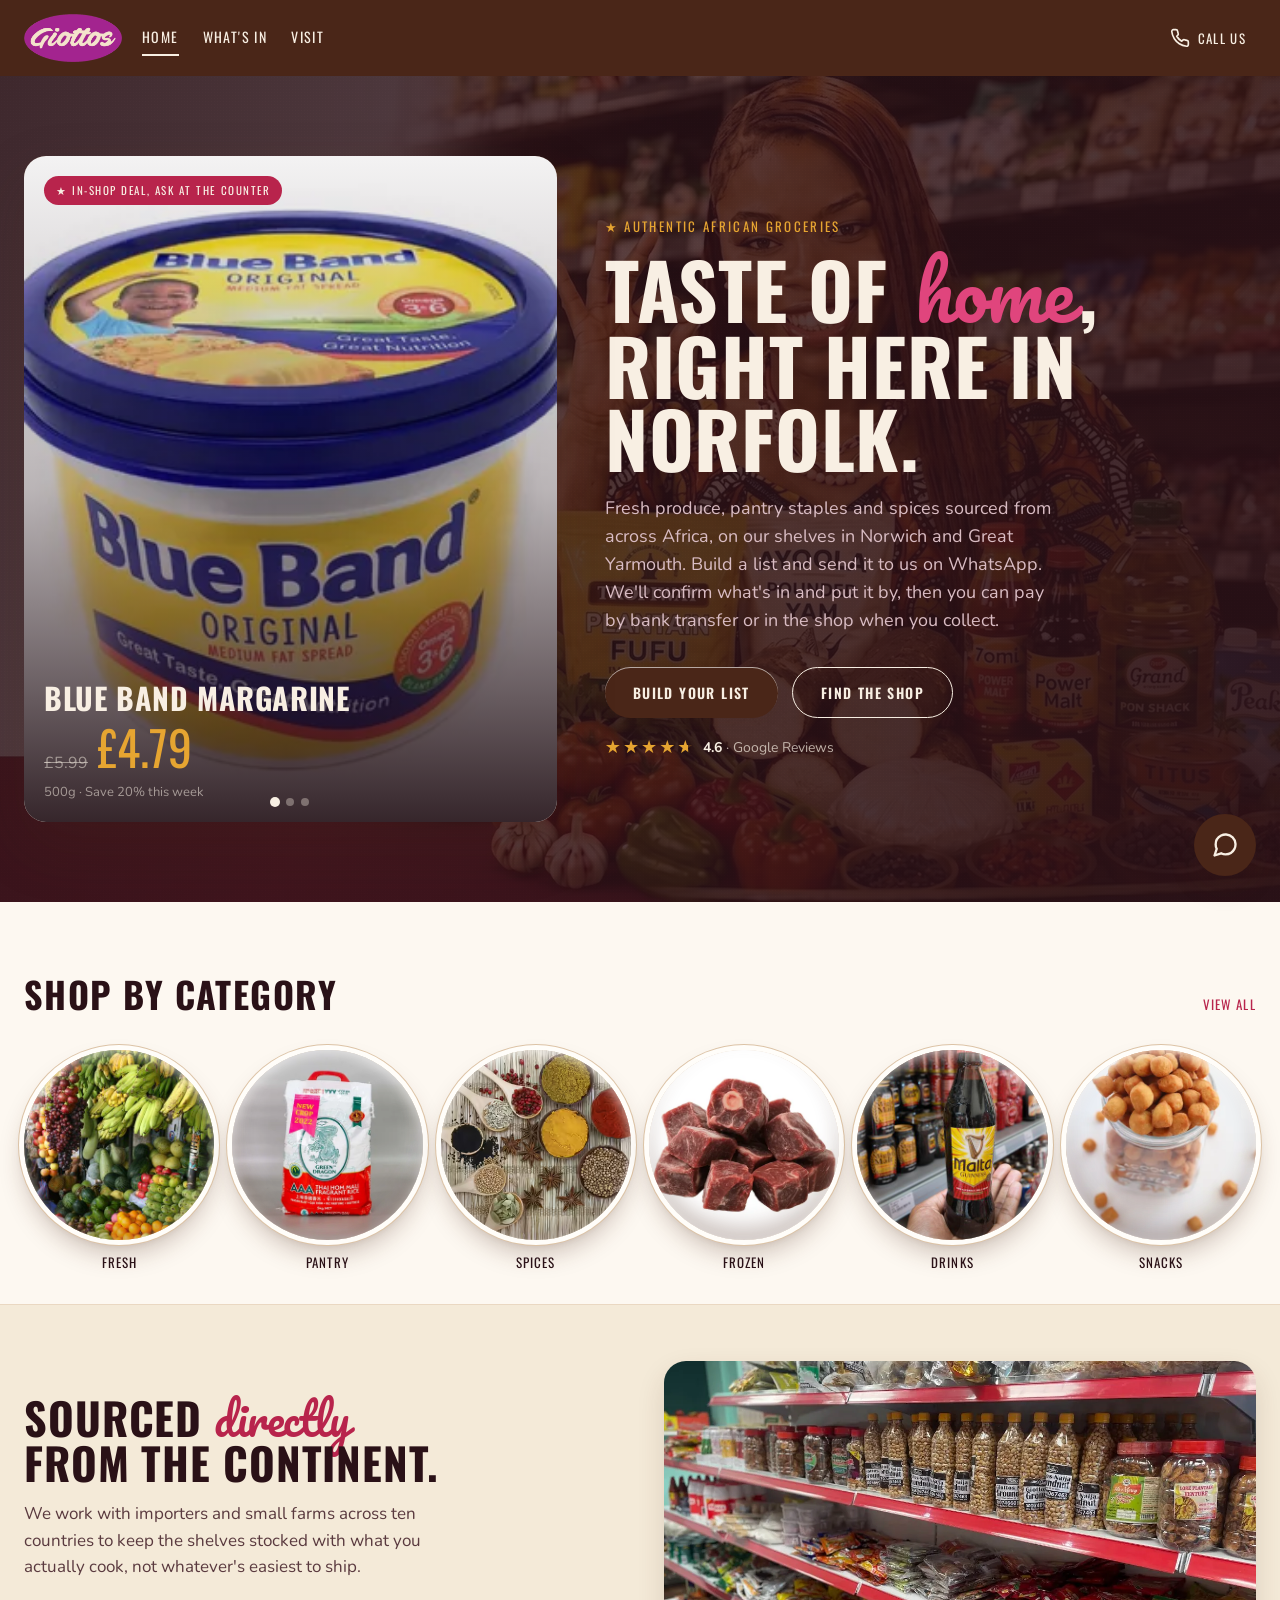
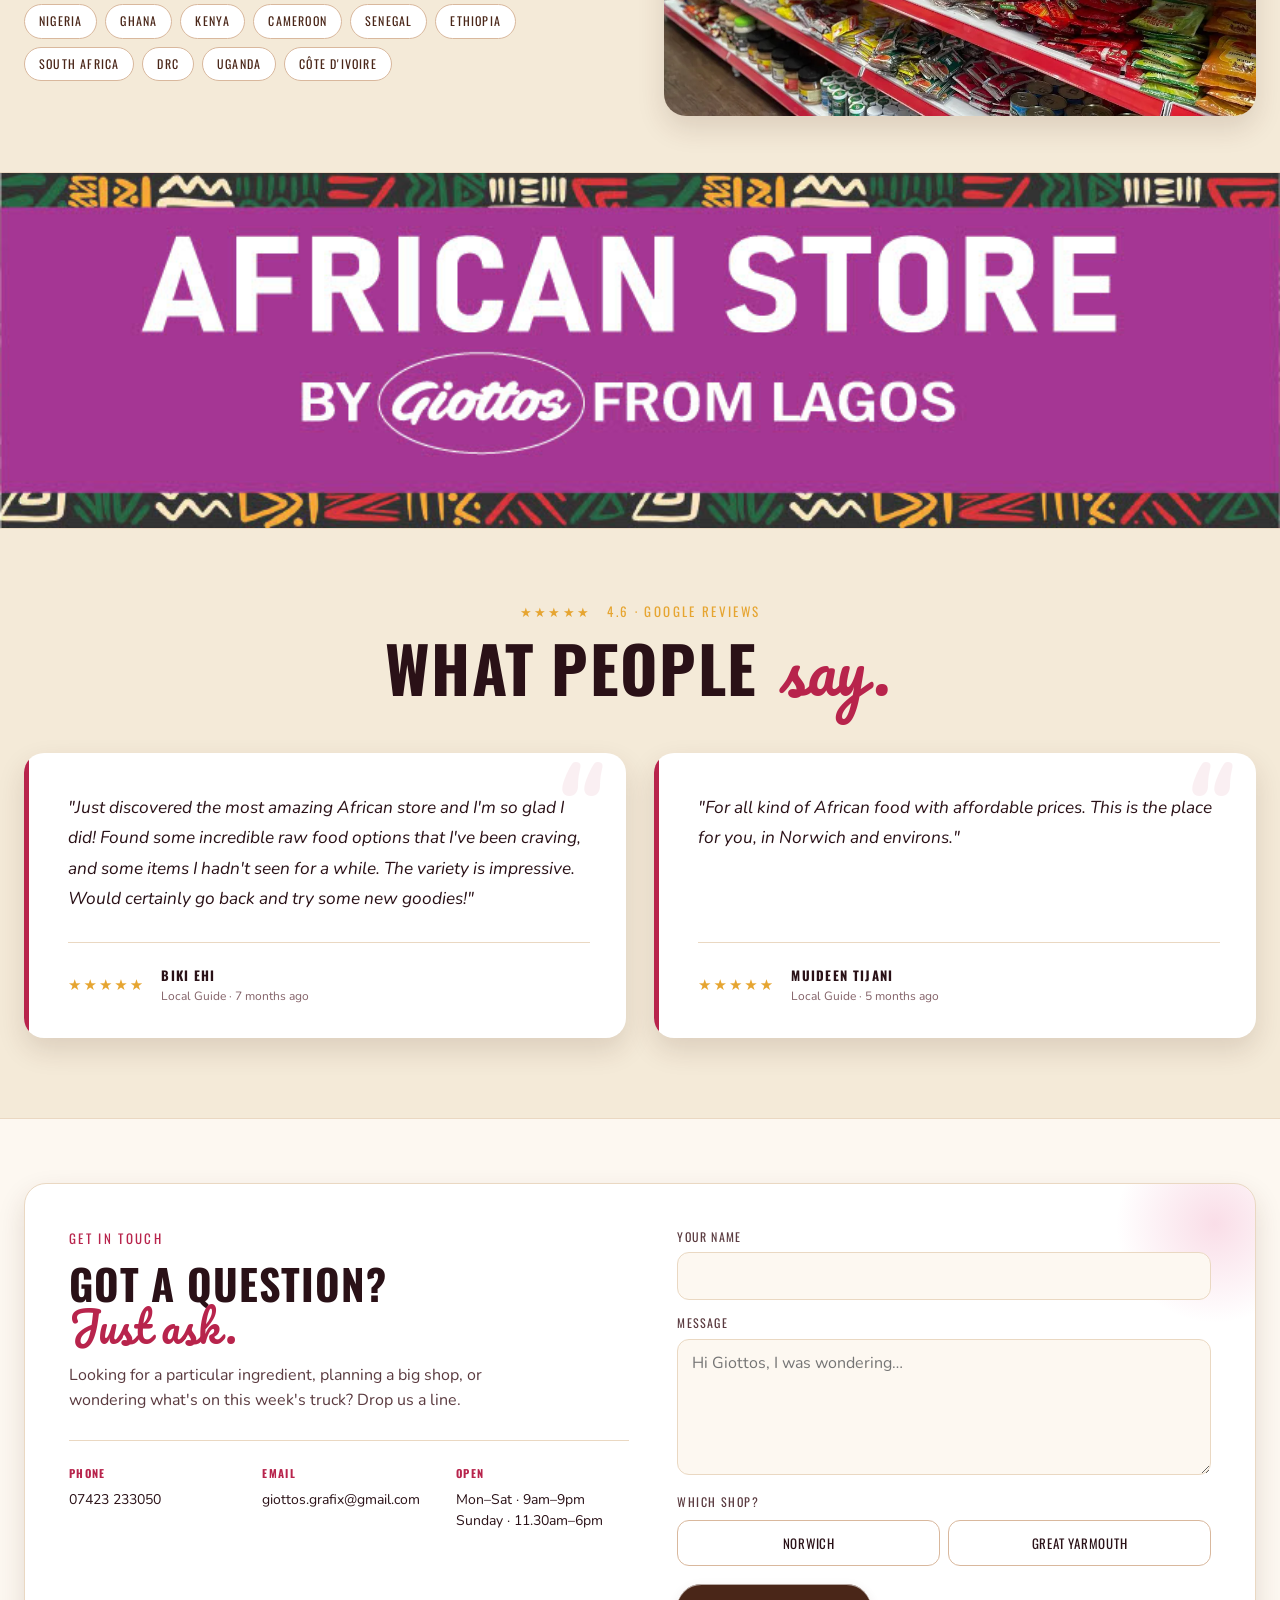
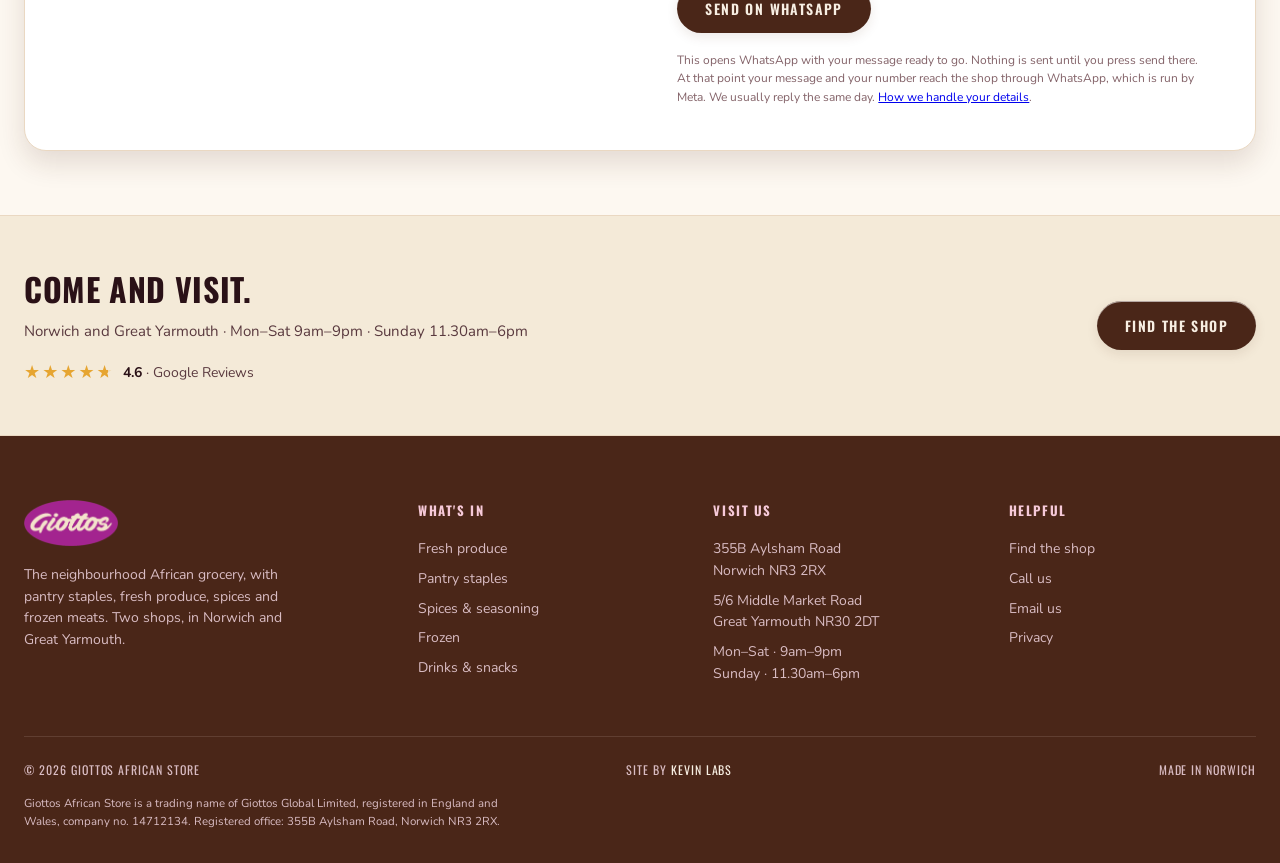
==== commit e30f5a31: "Name the company behind the trading name Giottos Global Limited (14712134) now appears in the footer" ====
--- a/index.html
+++ b/index.html
@@ -54,6 +54,7 @@
             "@type": "GroceryStore",
             "@id": "https://giottosafricanstore.com/#norwich",
             "name": "Giottos African Store, Norwich",
+            "legalName": "Giottos Global Limited",
             "description": "African grocery in Norwich selling pantry staples, fresh produce, spices, drinks and snacks sourced from across the continent.",
             "url": "https://giottosafricanstore.com/",
             "image": "https://giottosafricanstore.com/assets/og-hero.jpg",
@@ -95,6 +96,7 @@
             "@type": "GroceryStore",
             "@id": "https://giottosafricanstore.com/#great-yarmouth",
             "name": "Giottos African Store, Great Yarmouth",
+            "legalName": "Giottos Global Limited",
             "description": "African grocery in Great Yarmouth selling pantry staples, fresh produce, spices, drinks and snacks sourced from across the continent.",
             "url": "https://giottosafricanstore.com/visit.html",
             "image": "https://giottosafricanstore.com/assets/og-hero.jpg",
@@ -146,7 +148,7 @@
       href="https://fonts.googleapis.com/css2?family=Kaushan+Script&amp;family=Pacifico&amp;family=Oswald:wght@500;600;700&amp;family=Nunito:wght@400;500;600;700;800&amp;family=DM+Mono:wght@400;500&amp;display=swap"
       rel="stylesheet"
     />
-    <link rel="stylesheet" href="styles.css?v=16" />
+    <link rel="stylesheet" href="styles.css?v=17" />
   </head>
   <body>
     <!-- ============ Header ============ -->
@@ -534,6 +536,11 @@
           >
           <span>Made in Norwich</span>
         </div>
+        <p class="gh-footerLegal">
+          Giottos African Store is a trading name of Giottos Global Limited,
+          registered in England and Wales, company no. 14712134. Registered
+          office: 355B Aylsham Road, Norwich NR3 2RX.
+        </p>
       </div>
     </footer>
 
@@ -614,7 +621,7 @@
       </button>
     </div>
 
-    <script src="products.js?v=qzn536"></script>
+    <script src="products.js?v=1al8rwg"></script>
     <script src="app.js?v=14"></script>
   </body>
 </html>
--- a/styles.css
+++ b/styles.css
@@ -1827,6 +1827,16 @@
   letter-spacing: 0.08em;
   text-transform: uppercase;
 }
+/* Companies Act disclosure. Deliberately quiet: it has to be present on
+   every page, but it is not what anyone came to read. */
+.gh-footerLegal {
+  margin: 14px 0 0;
+  max-width: 70ch;
+  font-size: 11.5px;
+  line-height: 1.6;
+  color: var(--fg-on-dark-muted);
+}
+
 .gh-credit a {
   color: var(--brand-cream);
   text-decoration: none;
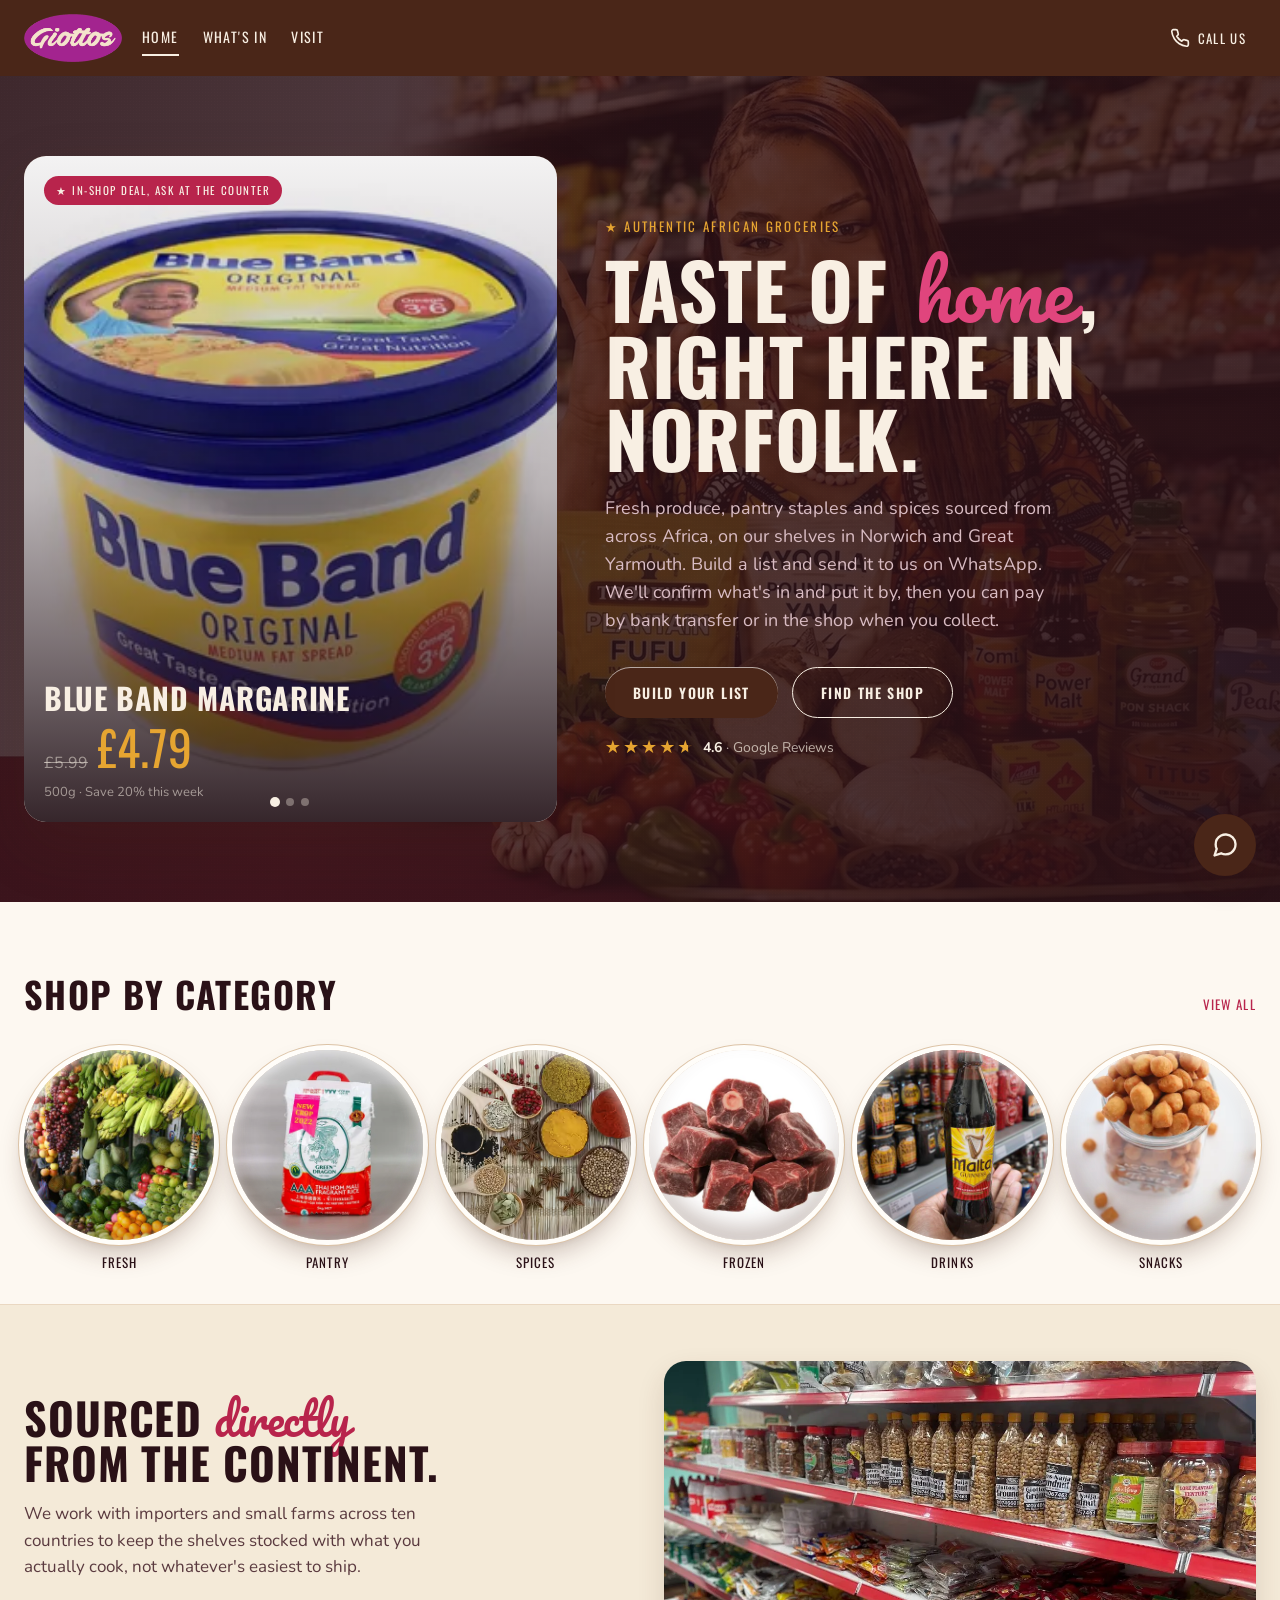
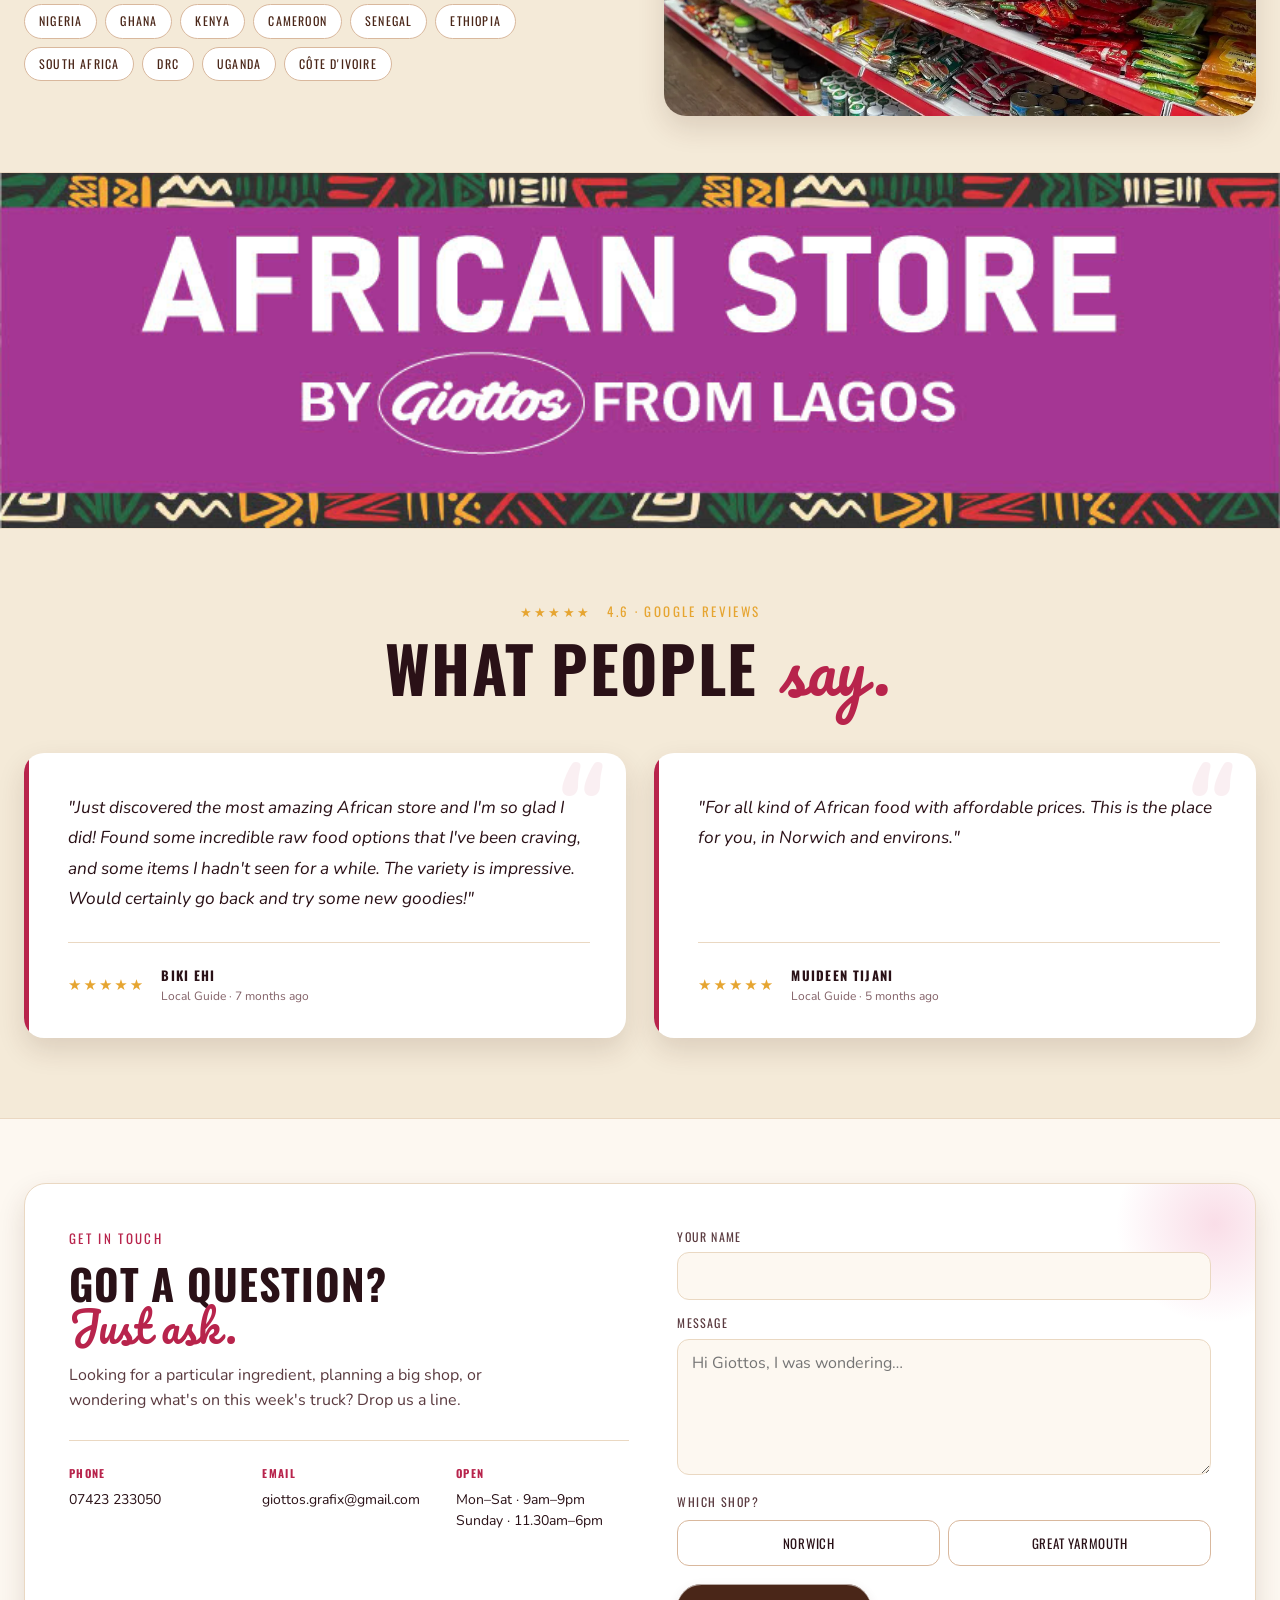
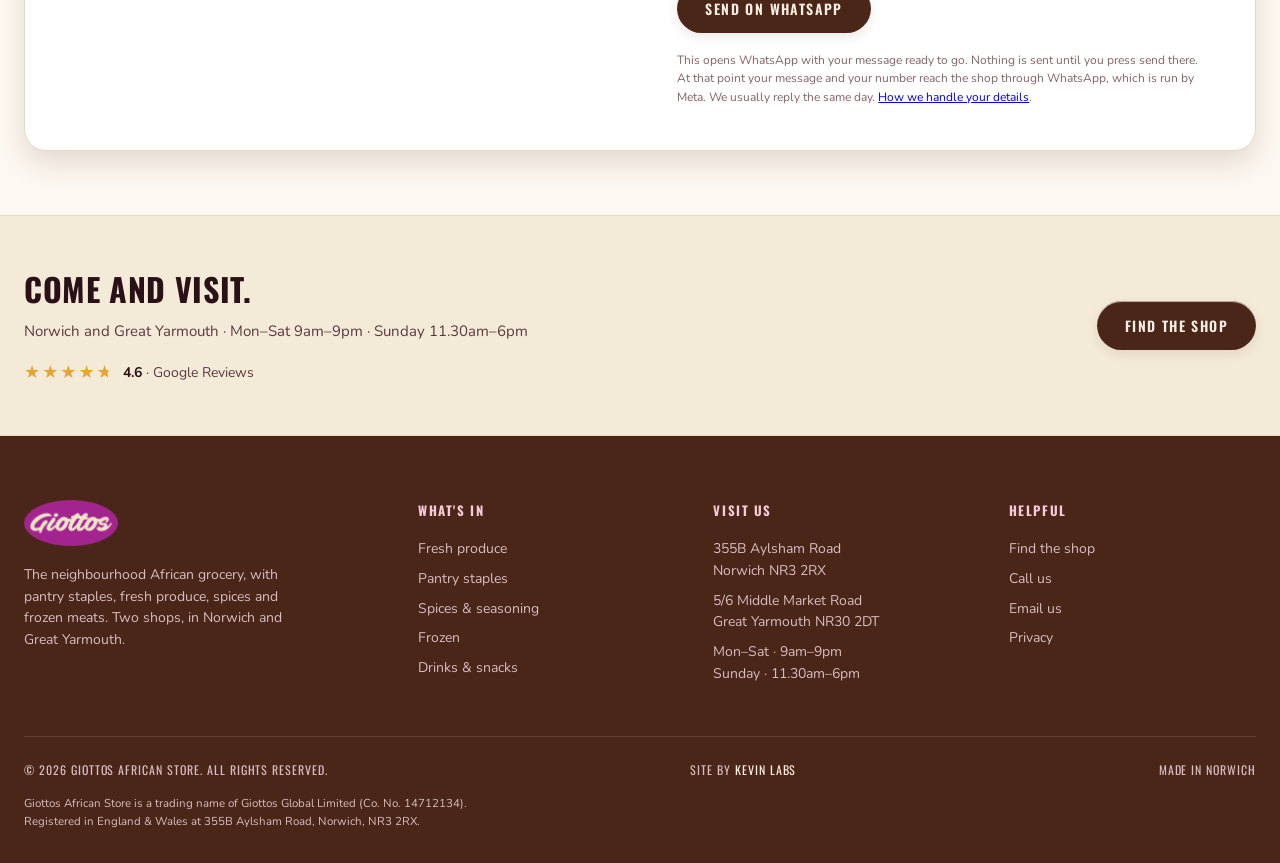
==== commit 767385a4: "Reword the footer legal line Owner's wording, which is tighter than mine. The year stays generated a" ====
--- a/index.html
+++ b/index.html
@@ -148,7 +148,7 @@
       href="https://fonts.googleapis.com/css2?family=Kaushan+Script&amp;family=Pacifico&amp;family=Oswald:wght@500;600;700&amp;family=Nunito:wght@400;500;600;700;800&amp;family=DM+Mono:wght@400;500&amp;display=swap"
       rel="stylesheet"
     />
-    <link rel="stylesheet" href="styles.css?v=17" />
+    <link rel="stylesheet" href="styles.css?v=18" />
   </head>
   <body>
     <!-- ============ Header ============ -->
@@ -527,7 +527,7 @@
           </div>
         </div>
         <div class="gh-footerBase">
-          <span>© <span id="year"></span> Giottos African Store</span>
+          <span>© <span id="year"></span> Giottos African Store. All rights reserved.</span>
           <span class="gh-credit"
             >Site by
             <a href="https://kevwebdesign.com" target="_blank" rel="noopener"
@@ -537,9 +537,9 @@
           <span>Made in Norwich</span>
         </div>
         <p class="gh-footerLegal">
-          Giottos African Store is a trading name of Giottos Global Limited,
-          registered in England and Wales, company no. 14712134. Registered
-          office: 355B Aylsham Road, Norwich NR3 2RX.
+          Giottos African Store is a trading name of Giottos Global Limited (Co.
+          No. 14712134). Registered in England &amp; Wales at 355B Aylsham Road,
+          Norwich, NR3 2RX.
         </p>
       </div>
     </footer>
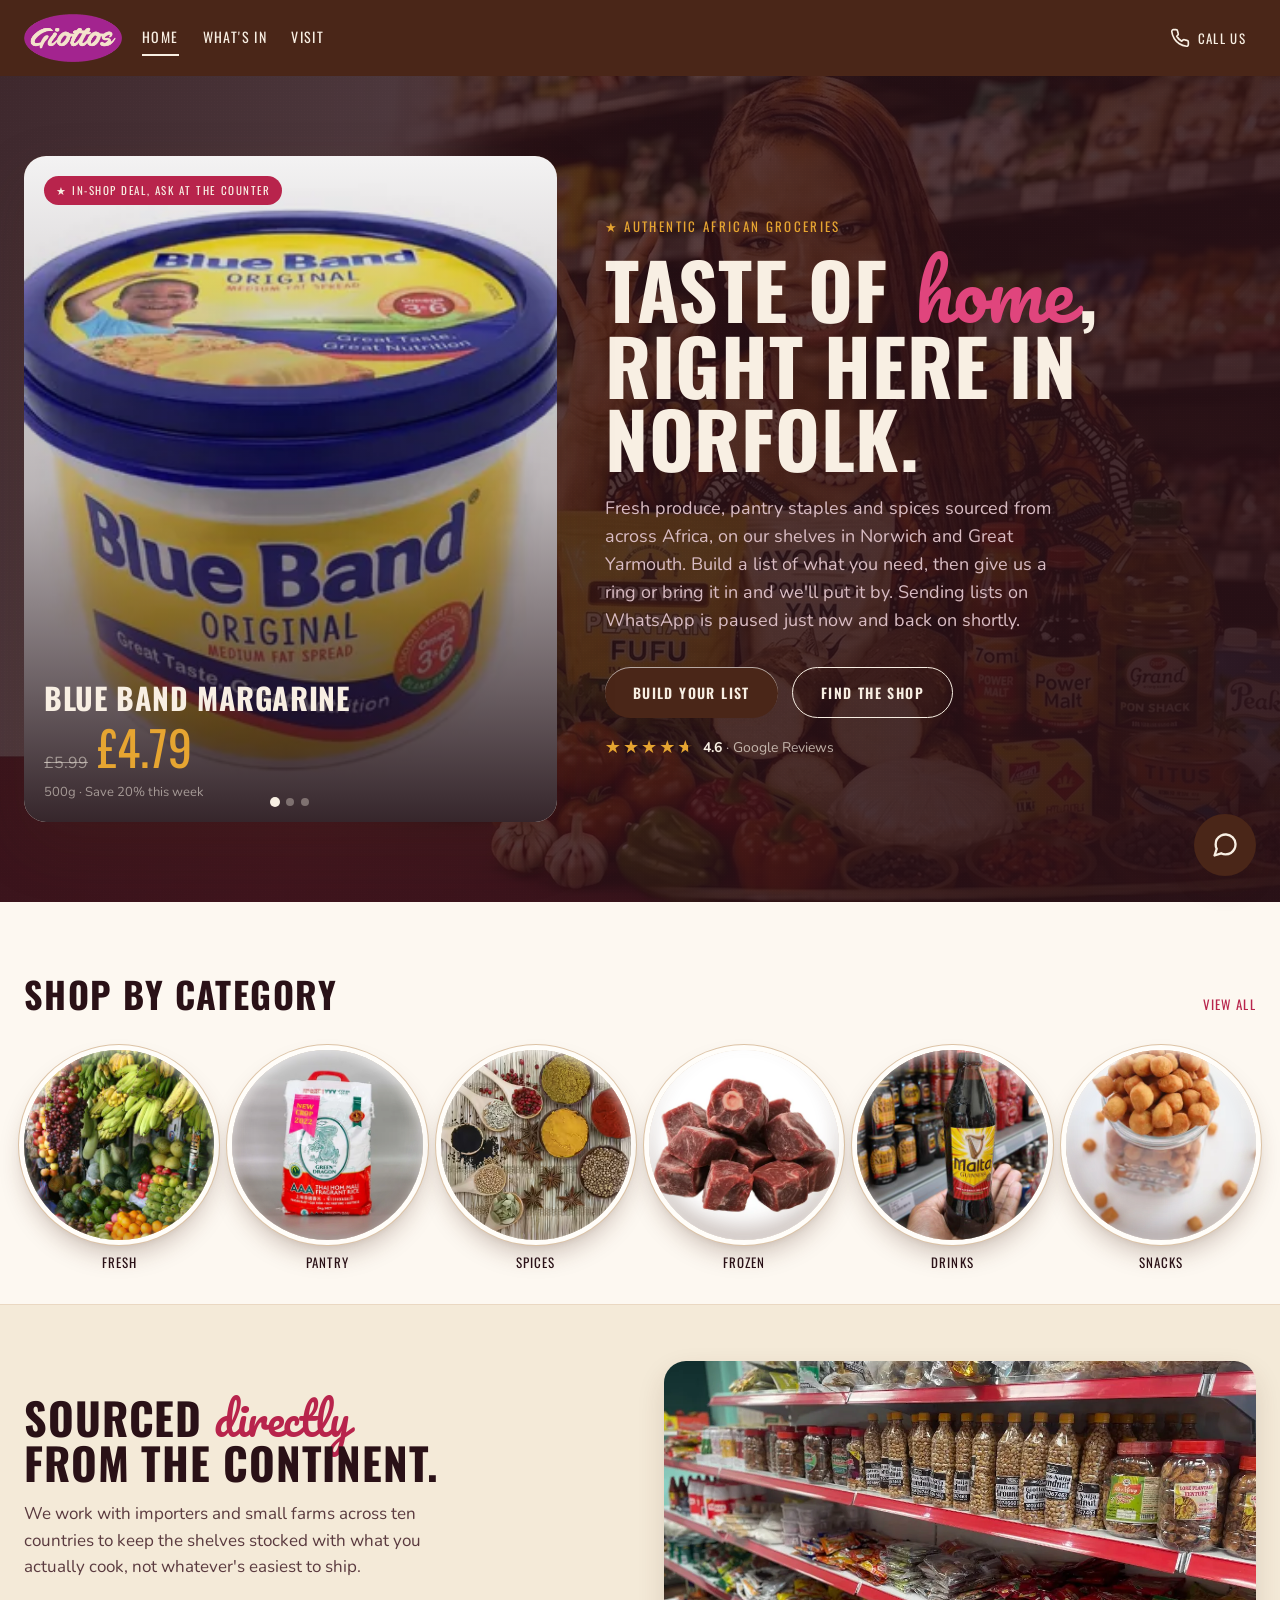
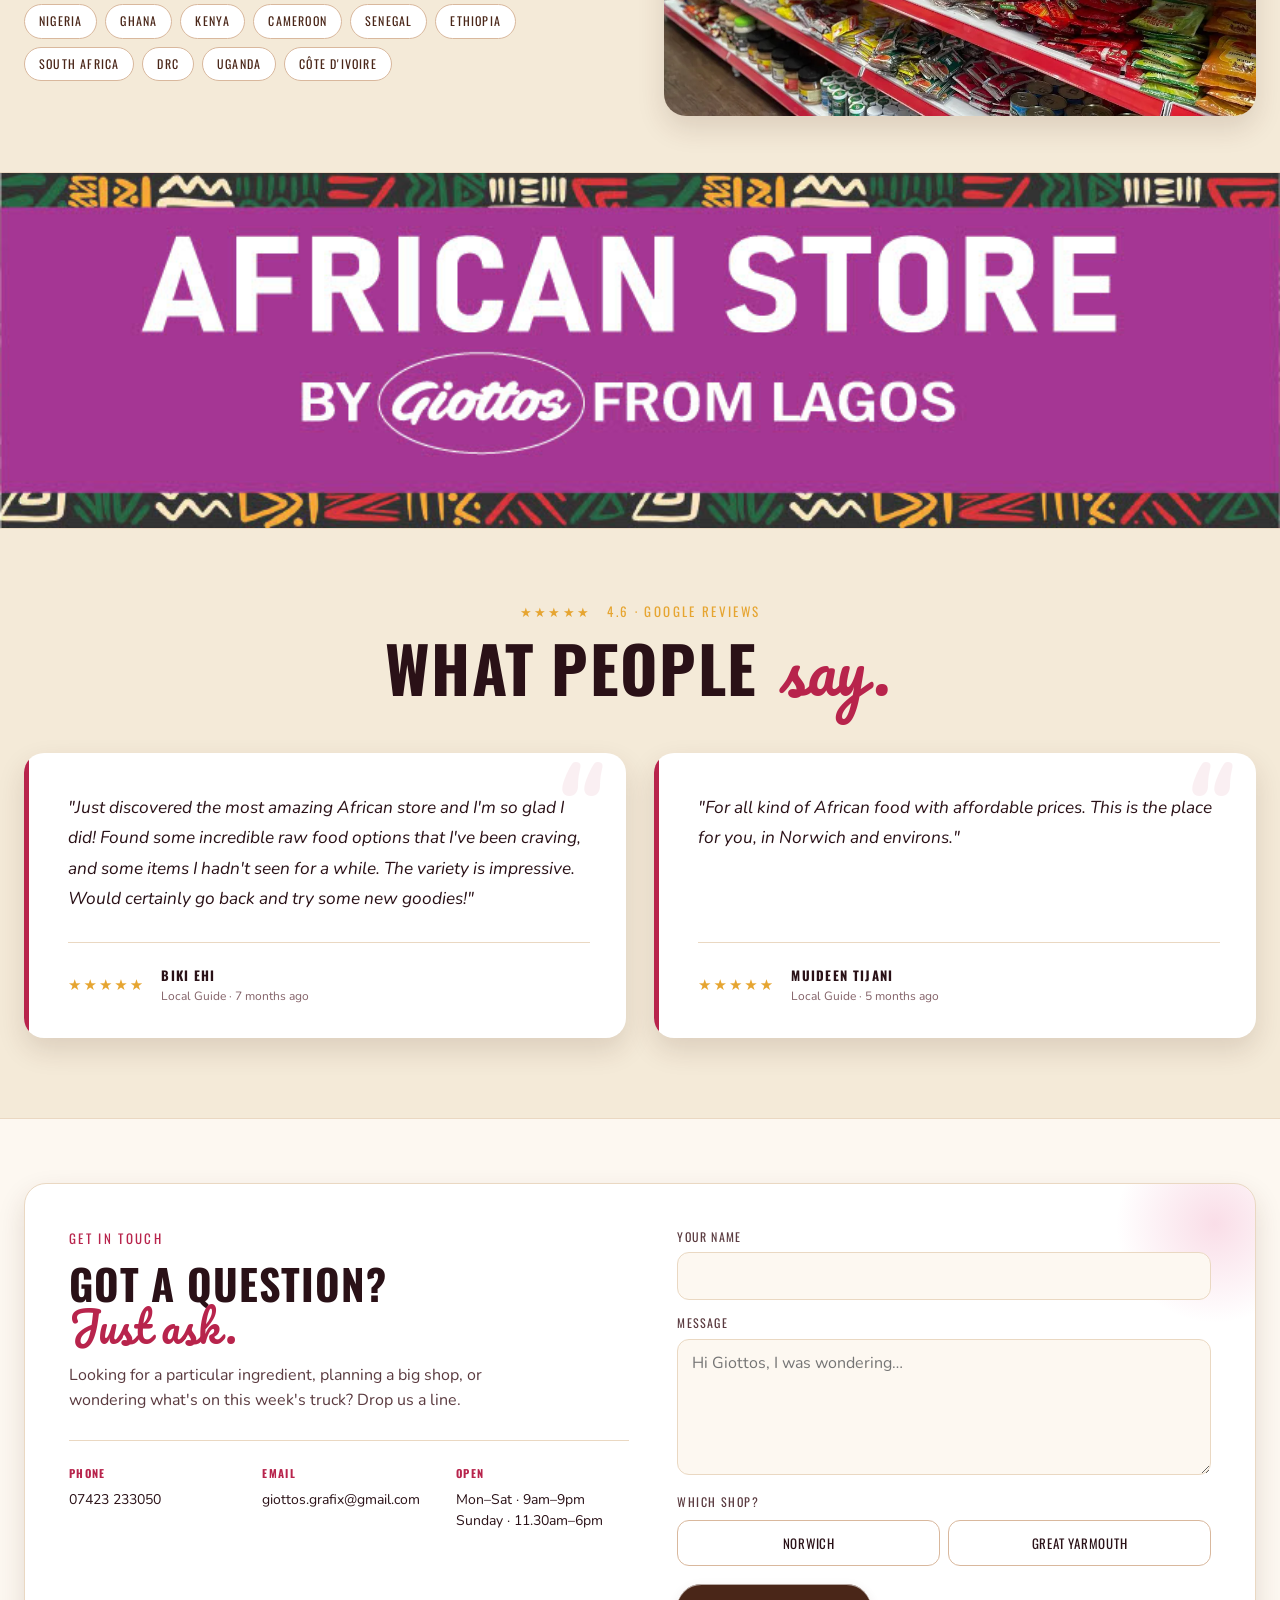
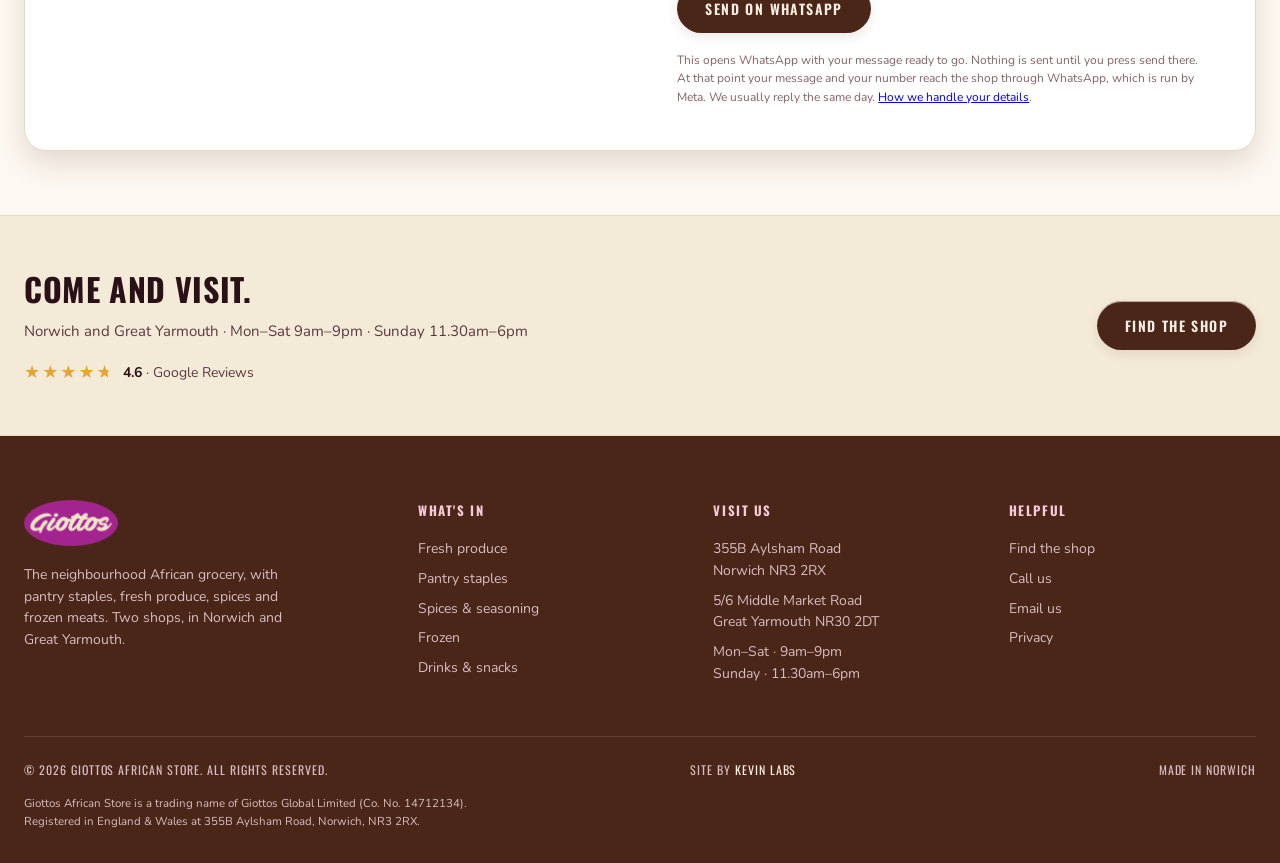
==== commit cf4b60c8: "Pause sending lists on WhatsApp The shop asked for order sending to stop for now, back on around 25/" ====
--- a/index.html
+++ b/index.html
@@ -3,10 +3,10 @@
   <head>
     <meta charset="utf-8" />
     <meta name="viewport" content="width=device-width, initial-scale=1" />
-    <title>Giottos African Store, Norwich</title>
+    <title>Giottos African Store | Groceries, Spices &amp; Fresh Produce</title>
     <meta
       name="description"
-      content="The neighbourhood African grocery. Pantry staples, fresh produce, spices and frozen meats from across the continent. Two shops, in Norwich and Great Yarmouth."
+      content="The neighbourhood African grocery. Pantry staples, fresh produce, spices and frozen meats from across the continent. Shops in Norwich and Great Yarmouth."
     />
     <meta name="theme-color" content="#4a2618" />
     <link rel="icon" href="assets/favicon-giottos.png" />
@@ -24,10 +24,10 @@
       property="og:url"
       content="https://giottosafricanstore.com/"
     />
-    <meta property="og:title" content="Giottos African Store, Norwich" />
+    <meta property="og:title" content="Giottos African Store" />
     <meta
       property="og:description"
-      content="The neighbourhood African grocery. Pantry staples, fresh produce, spices and frozen meats from across the continent. Two shops, in Norwich and Great Yarmouth."
+      content="The neighbourhood African grocery. Pantry staples, fresh produce, spices and frozen meats from across the continent. Shops in Norwich and Great Yarmouth."
     />
     <meta
       property="og:image"
@@ -37,7 +37,7 @@
     <meta property="og:image:height" content="630" />
     <meta
       property="og:image:alt"
-      content="African groceries on the counter at Giottos African Store, Norwich"
+      content="African groceries on the counter at Giottos African Store"
     />
     <meta name="twitter:card" content="summary_large_image" />
 
@@ -55,6 +55,7 @@
             "@id": "https://giottosafricanstore.com/#norwich",
             "name": "Giottos African Store, Norwich",
             "legalName": "Giottos Global Limited",
+            "alternateName": ["Giottos", "Giottos Norwich"],
             "description": "African grocery in Norwich selling pantry staples, fresh produce, spices, drinks and snacks sourced from across the continent.",
             "url": "https://giottosafricanstore.com/",
             "image": "https://giottosafricanstore.com/assets/og-hero.jpg",
@@ -97,6 +98,7 @@
             "@id": "https://giottosafricanstore.com/#great-yarmouth",
             "name": "Giottos African Store, Great Yarmouth",
             "legalName": "Giottos Global Limited",
+            "alternateName": ["Giottos", "Giottos Great Yarmouth"],
             "description": "African grocery in Great Yarmouth selling pantry staples, fresh produce, spices, drinks and snacks sourced from across the continent.",
             "url": "https://giottosafricanstore.com/visit.html",
             "image": "https://giottosafricanstore.com/assets/og-hero.jpg",
@@ -148,7 +150,7 @@
       href="https://fonts.googleapis.com/css2?family=Kaushan+Script&amp;family=Pacifico&amp;family=Oswald:wght@500;600;700&amp;family=Nunito:wght@400;500;600;700;800&amp;family=DM+Mono:wght@400;500&amp;display=swap"
       rel="stylesheet"
     />
-    <link rel="stylesheet" href="styles.css?v=18" />
+    <link rel="stylesheet" href="styles.css?v=20" />
   </head>
   <body>
     <!-- ============ Header ============ -->
@@ -268,9 +270,9 @@
           </h1>
           <p class="gh-heroSub">
             Fresh produce, pantry staples and spices sourced from across Africa,
-            on our shelves in Norwich and Great Yarmouth. Build a list and send
-            it to us on WhatsApp. We'll confirm what's in and put it by, then
-            you can pay by bank transfer or in the shop when you collect.
+            on our shelves in Norwich and Great Yarmouth. Build a list of what
+            you need, then give us a ring or bring it in and we'll put it by.
+            Sending lists on WhatsApp is paused just now and back on shortly.
           </p>
           <div class="gh-heroCtas">
             <a class="gh-btn gh-btnPrimary" href="shop.html"
@@ -622,6 +624,6 @@
     </div>
 
     <script src="products.js?v=1al8rwg"></script>
-    <script src="app.js?v=14"></script>
+    <script src="app.js?v=15"></script>
   </body>
 </html>
--- a/styles.css
+++ b/styles.css
@@ -2515,6 +2515,51 @@
   height: 19px;
   flex: none;
 }
+/* Shown in place of the send button while WhatsApp sending is paused. Styled
+   as a notice rather than a disabled button: a button that cannot be pressed
+   reads as breakage, a notice reads as a decision. */
+.gh-listPaused {
+  border: 1px solid var(--border-1);
+  border-radius: 14px;
+  background: var(--bg-tint);
+  padding: 14px 16px;
+  margin-top: 4px;
+}
+.gh-listPaused p {
+  margin: 0 0 8px;
+  font-size: 13.5px;
+  line-height: 1.55;
+  color: var(--fg-2);
+}
+.gh-listPausedTitle {
+  font-family: var(--ff-display);
+  font-size: 14px !important;
+  color: var(--fg-1) !important;
+  letter-spacing: 0.01em;
+}
+.gh-listPaused p:last-of-type {
+  margin-bottom: 12px;
+}
+.gh-listCall {
+  display: flex;
+  align-items: center;
+  justify-content: center;
+  gap: 8px;
+  min-height: 44px;
+  padding: 10px 18px;
+  border-radius: 9999px;
+  background: var(--brand-raspberry, #b8244c);
+  color: #fff;
+  font-family: var(--ff-display);
+  font-size: 14px;
+  letter-spacing: 0.06em;
+  text-transform: uppercase;
+  text-decoration: none;
+}
+.gh-listCall:hover {
+  filter: brightness(1.08);
+}
+
 .gh-listClearBtn {
   margin-top: 8px;
   width: 100%;
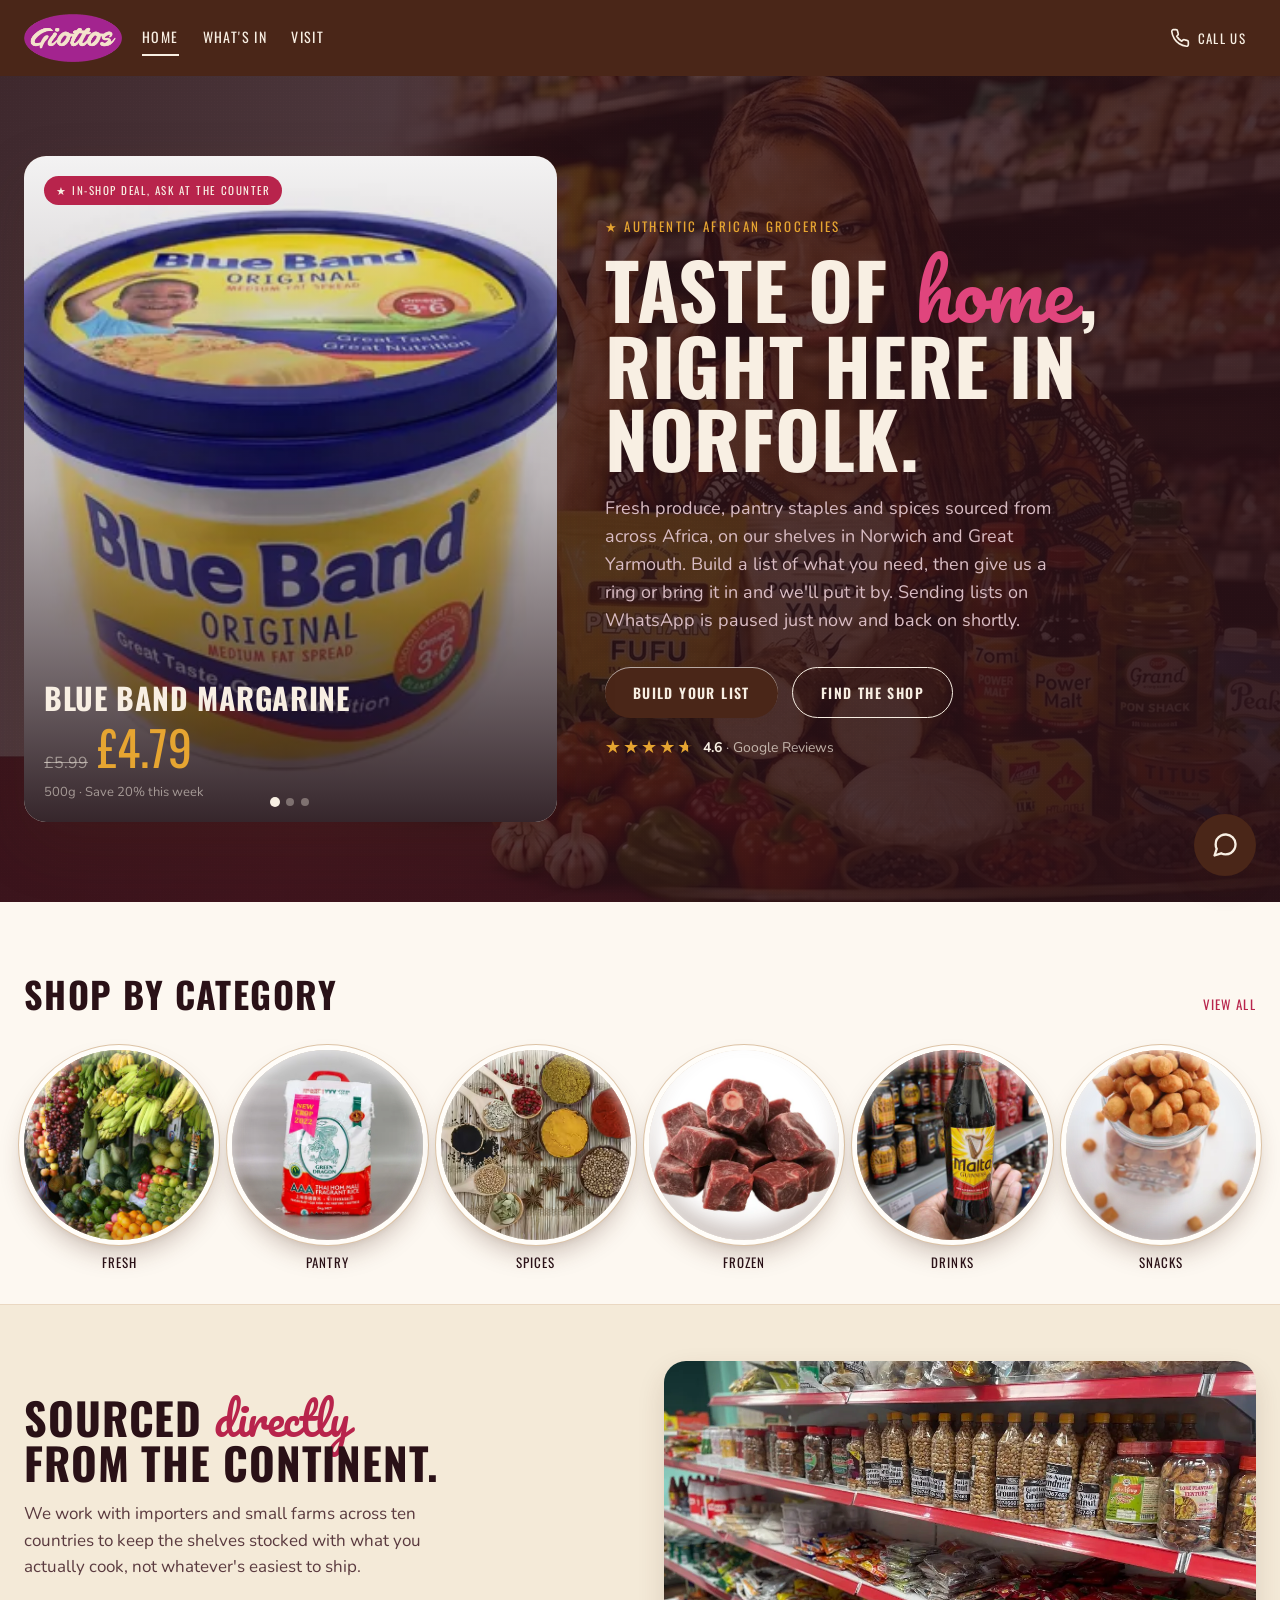
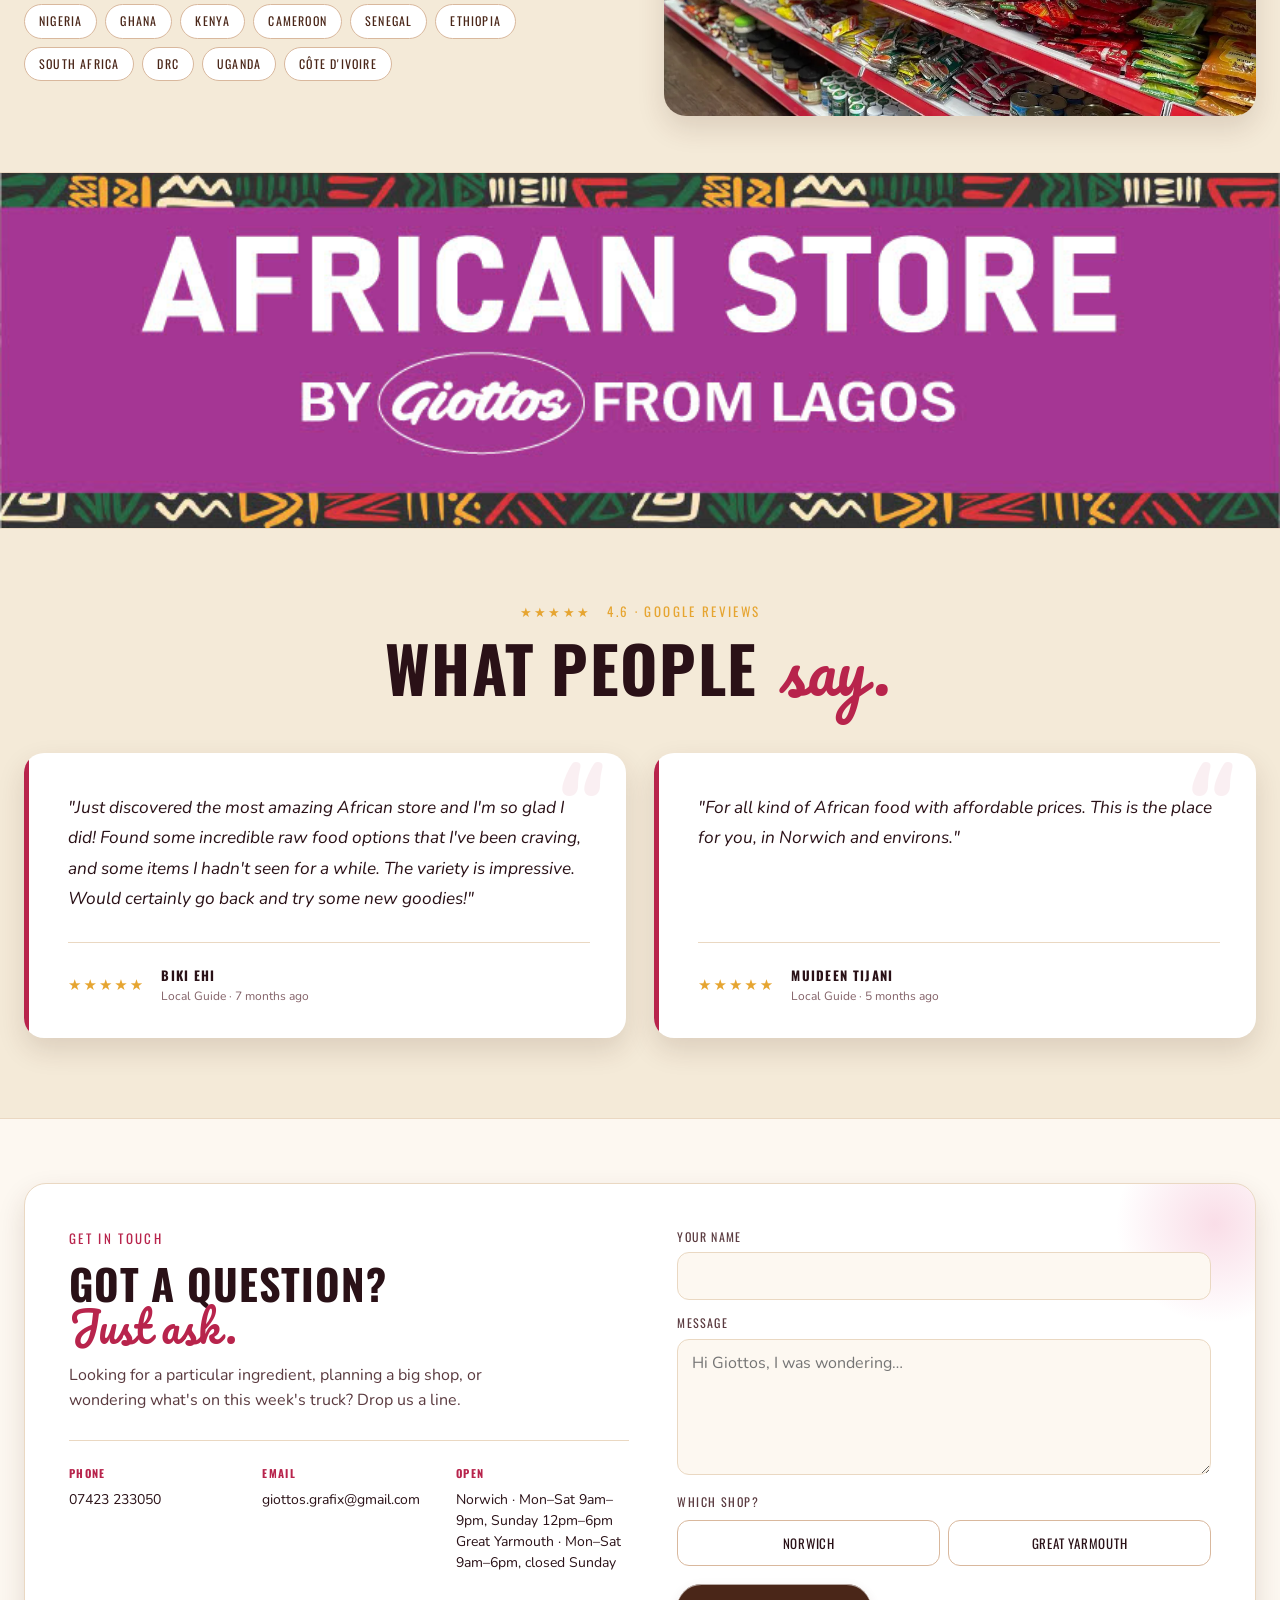
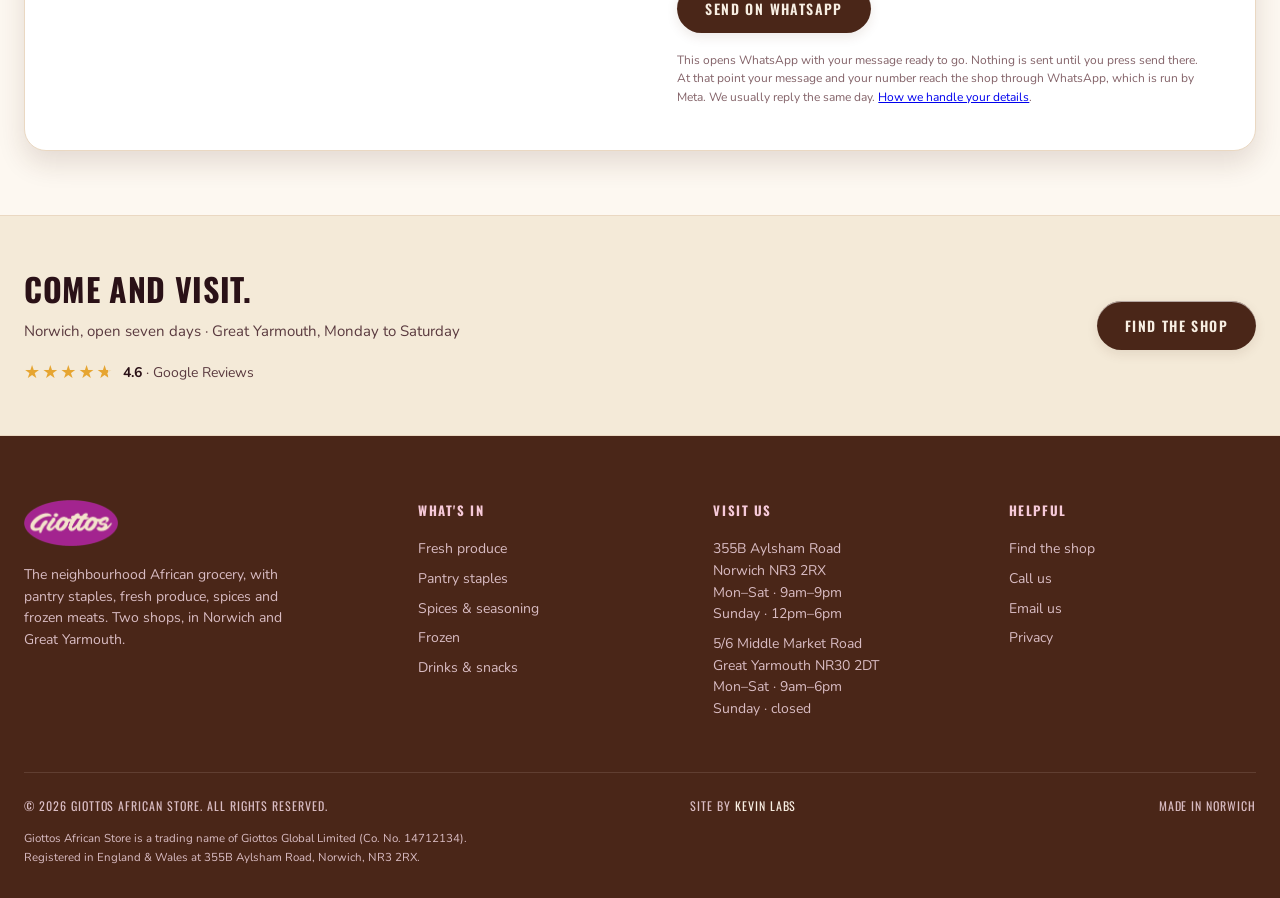
==== commit aa1c0ab5: "Give each shop its own opening hours The two branches no longer keep the same hours, so every shared" ====
--- a/index.html
+++ b/index.html
@@ -85,7 +85,7 @@
               {
                 "@type": "OpeningHoursSpecification",
                 "dayOfWeek": "Sunday",
-                "opens": "11:30",
+                "opens": "12:00",
                 "closes": "18:00"
               }
             ],
@@ -123,13 +123,13 @@
                   "Saturday"
                 ],
                 "opens": "09:00",
-                "closes": "21:00"
+                "closes": "18:00"
               },
               {
                 "@type": "OpeningHoursSpecification",
                 "dayOfWeek": "Sunday",
-                "opens": "11:30",
-                "closes": "18:00"
+                "opens": "00:00",
+                "closes": "00:00"
               }
             ],
             "priceRange": "££",
@@ -420,7 +420,10 @@
               </div>
               <div>
                 <h4>Open</h4>
-                <p>Mon–Sat · 9am–9pm<br />Sunday · 11.30am–6pm</p>
+                <p>
+                  Norwich · Mon–Sat 9am–9pm, Sunday 12pm–6pm<br />Great Yarmouth ·
+                  Mon–Sat 9am–6pm, closed Sunday
+                </p>
               </div>
             </div>
           </div>
@@ -470,7 +473,7 @@
         <div>
           <h2 class="gh-visitTeaserTitle">Come and visit.</h2>
           <p class="gh-visitTeaserSub">
-            Norwich and Great Yarmouth · Mon–Sat 9am–9pm · Sunday 11.30am–6pm
+            Norwich, open seven days · Great Yarmouth, Monday to Saturday
           </p>
           <div
             class="gh-stars"
@@ -516,9 +519,14 @@
           </div>
           <div class="gh-footerCol">
             <h4>Visit us</h4>
-            <p>355B Aylsham Road<br />Norwich NR3 2RX</p>
-            <p>5/6 Middle Market Road<br />Great Yarmouth NR30 2DT</p>
-            <p>Mon–Sat · 9am–9pm<br />Sunday · 11.30am–6pm</p>
+            <p>
+              355B Aylsham Road<br />Norwich NR3 2RX<br />Mon–Sat · 9am–9pm<br />Sunday
+              · 12pm–6pm
+            </p>
+            <p>
+              5/6 Middle Market Road<br />Great Yarmouth NR30 2DT<br />Mon–Sat ·
+              9am–6pm<br />Sunday · closed
+            </p>
           </div>
           <div class="gh-footerCol">
             <h4>Helpful</h4>
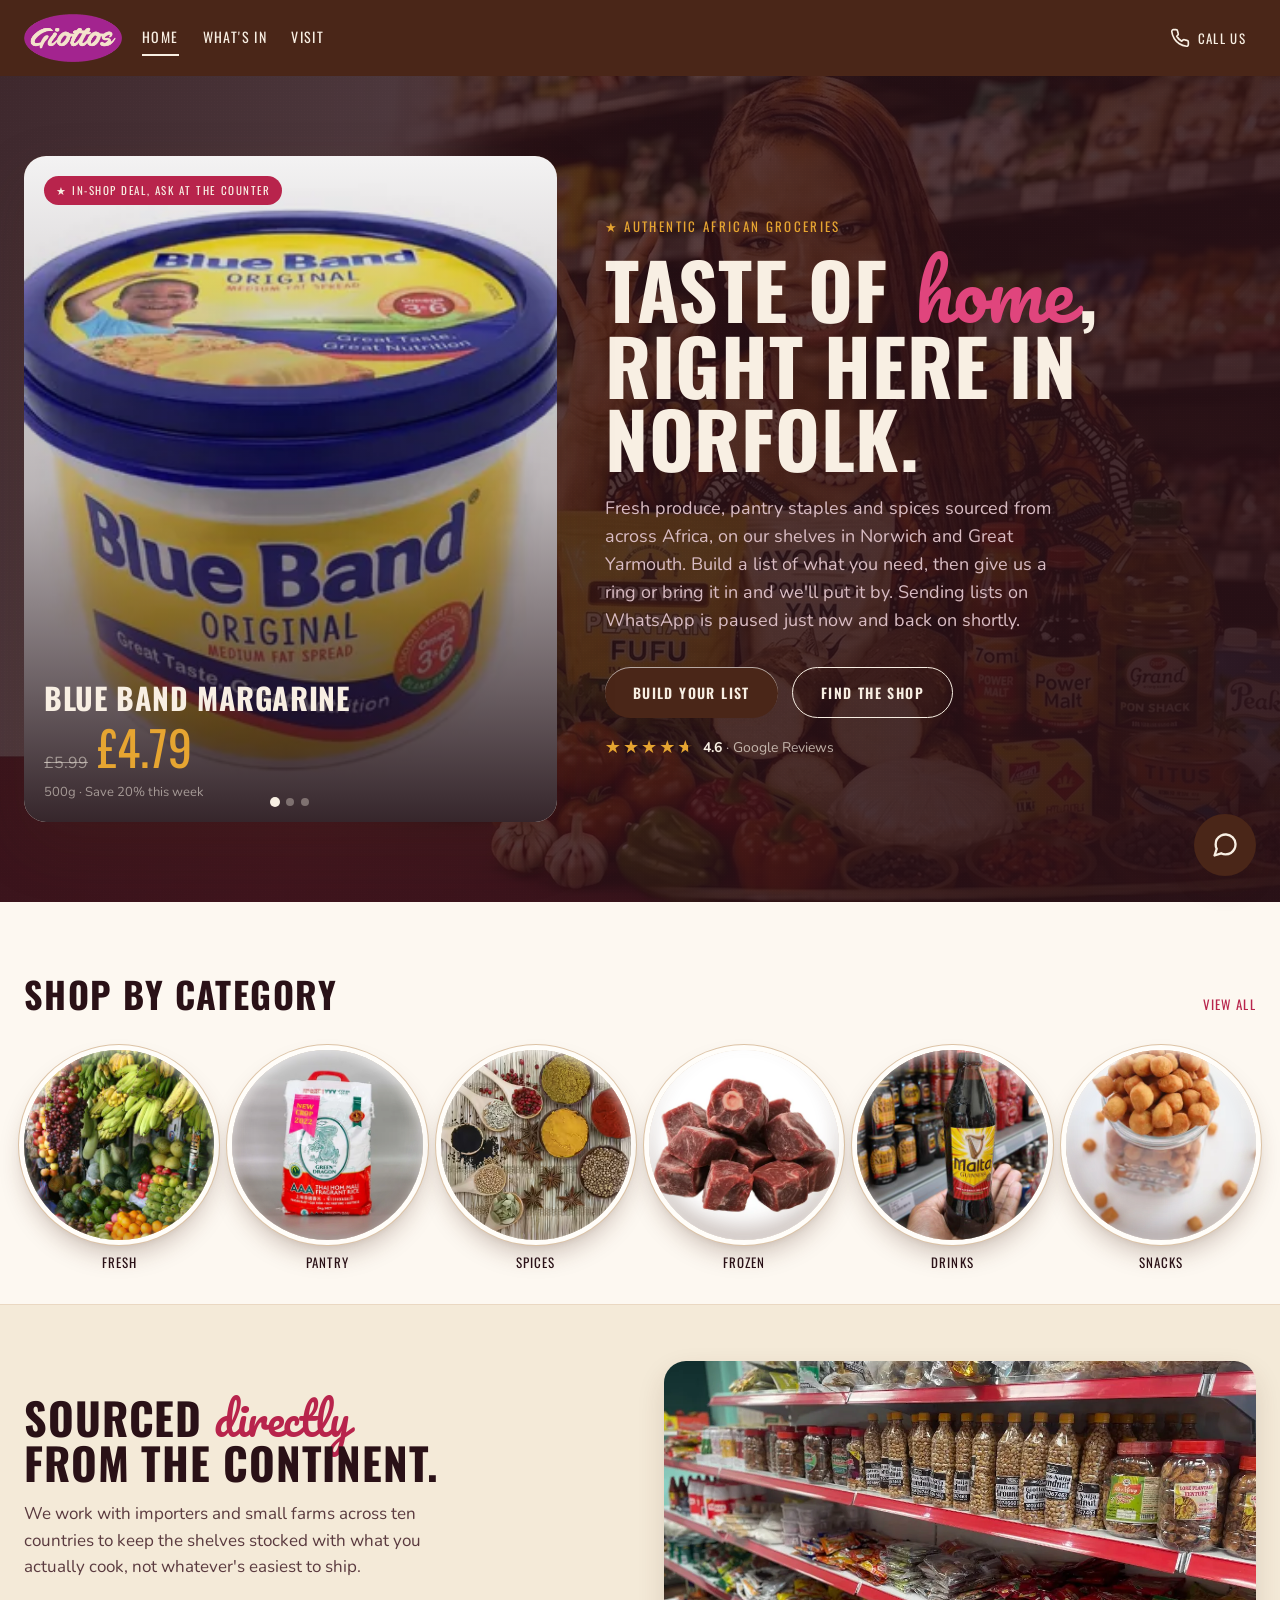
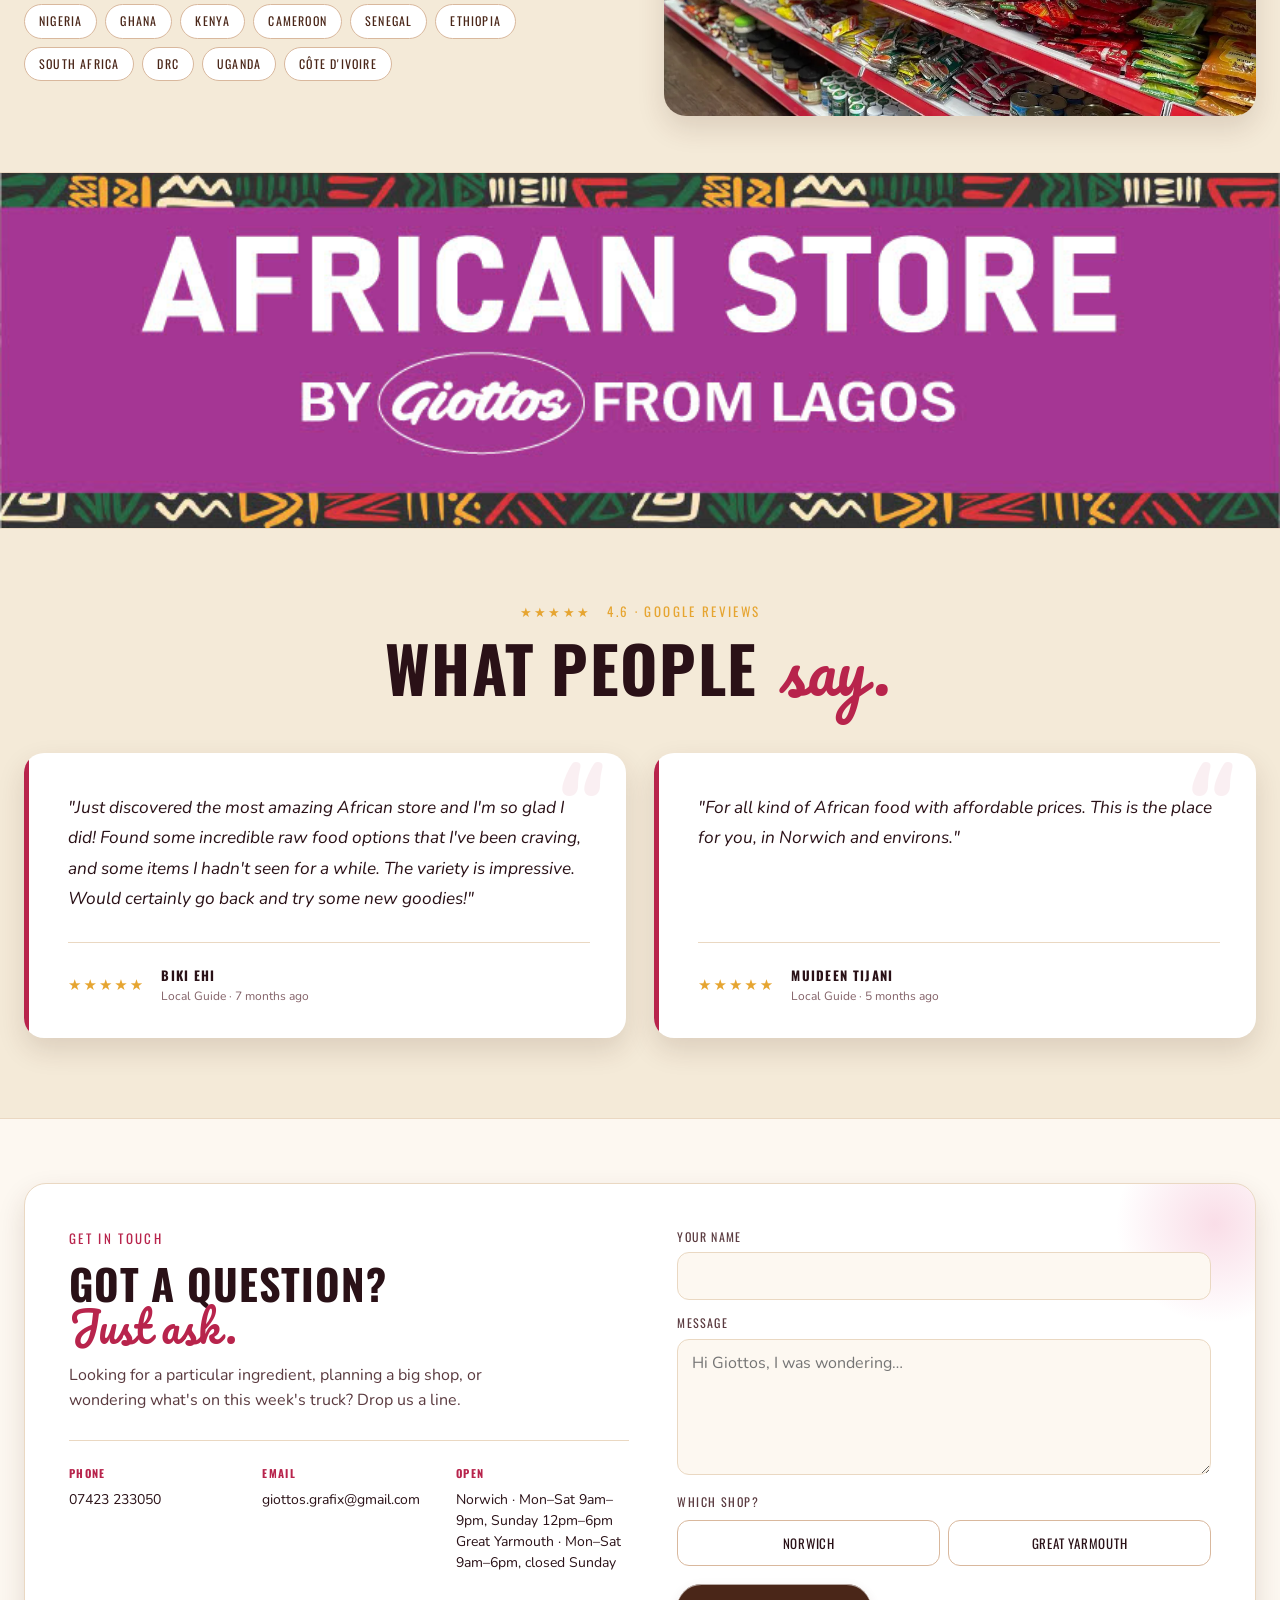
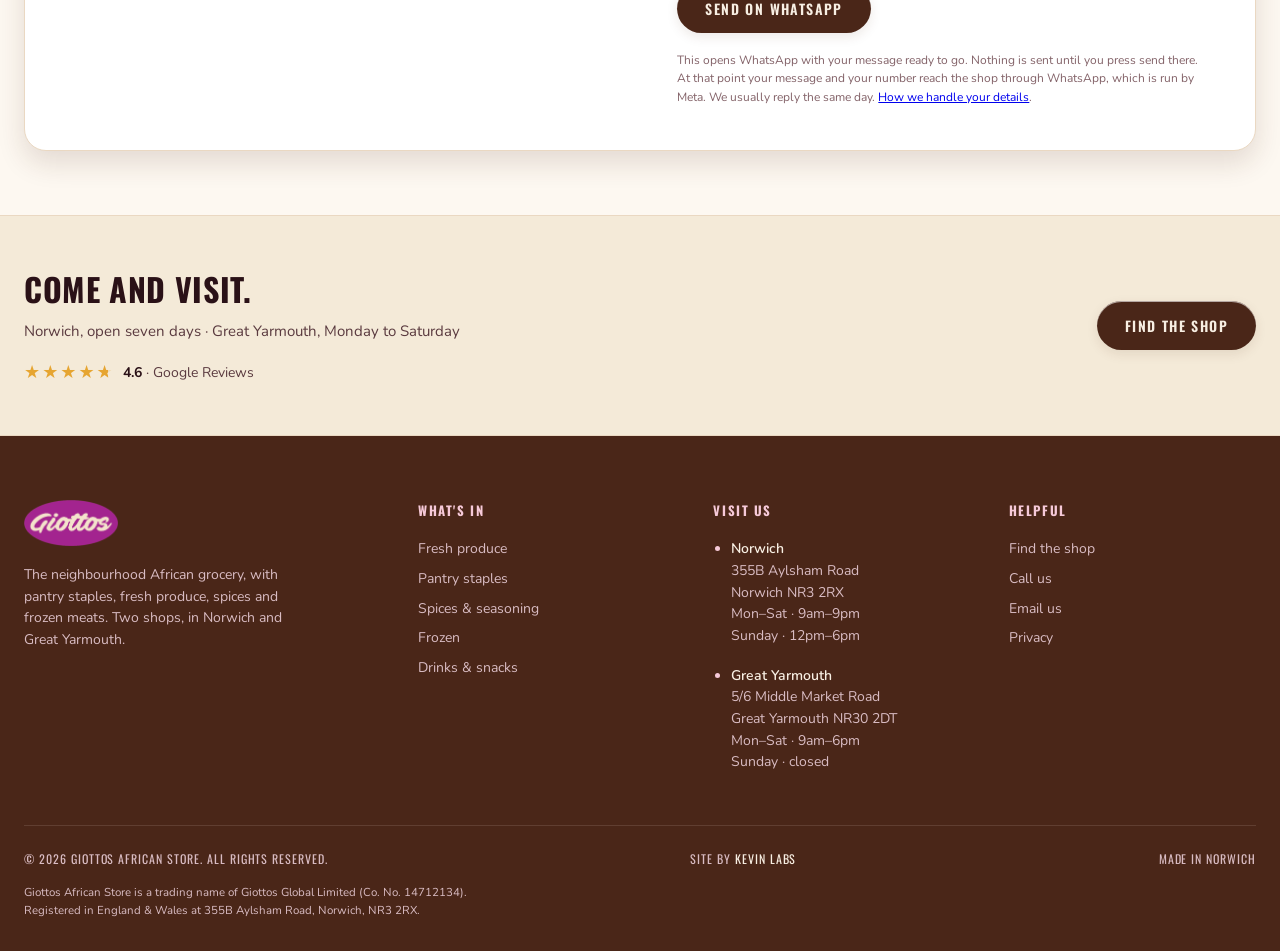
==== commit 3d839256: "Bullet each shop in the footer Client's request. The two addresses ran together as one block of text" ====
--- a/index.html
+++ b/index.html
@@ -150,7 +150,7 @@
       href="https://fonts.googleapis.com/css2?family=Kaushan+Script&amp;family=Pacifico&amp;family=Oswald:wght@500;600;700&amp;family=Nunito:wght@400;500;600;700;800&amp;family=DM+Mono:wght@400;500&amp;display=swap"
       rel="stylesheet"
     />
-    <link rel="stylesheet" href="styles.css?v=20" />
+    <link rel="stylesheet" href="styles.css?v=21" />
   </head>
   <body>
     <!-- ============ Header ============ -->
@@ -519,14 +519,17 @@
           </div>
           <div class="gh-footerCol">
             <h4>Visit us</h4>
-            <p>
-              355B Aylsham Road<br />Norwich NR3 2RX<br />Mon–Sat · 9am–9pm<br />Sunday
-              · 12pm–6pm
-            </p>
-            <p>
-              5/6 Middle Market Road<br />Great Yarmouth NR30 2DT<br />Mon–Sat ·
-              9am–6pm<br />Sunday · closed
-            </p>
+            <ul class="gh-footerShops">
+              <li>
+                <strong>Norwich</strong><br />355B Aylsham Road<br />Norwich NR3
+                2RX<br />Mon–Sat · 9am–9pm<br />Sunday · 12pm–6pm
+              </li>
+              <li>
+                <strong>Great Yarmouth</strong><br />5/6 Middle Market
+                Road<br />Great Yarmouth NR30 2DT<br />Mon–Sat · 9am–6pm<br />Sunday
+                · closed
+              </li>
+            </ul>
           </div>
           <div class="gh-footerCol">
             <h4>Helpful</h4>
--- a/styles.css
+++ b/styles.css
@@ -1797,6 +1797,31 @@
 .gh-footerCol a:hover {
   color: var(--brand-cream);
 }
+/* Each shop as its own bullet, so the two addresses read as two places
+   rather than one run of text. The marker is tinted to match the column
+   headings, otherwise a default black bullet disappears on the cocoa. */
+.gh-footerShops {
+  list-style: disc;
+  margin: 0;
+  padding-left: 18px;
+}
+.gh-footerShops li {
+  color: var(--fg-on-dark-muted);
+  font-size: 14px;
+  line-height: 1.55;
+  padding: 4px 0;
+}
+.gh-footerShops li + li {
+  margin-top: 10px;
+}
+.gh-footerShops li::marker {
+  color: var(--brand-pink-soft);
+}
+.gh-footerShops strong {
+  color: var(--brand-cream);
+  font-weight: 600;
+}
+
 .gh-footerWordmark {
   display: inline-flex;
   align-items: center;
